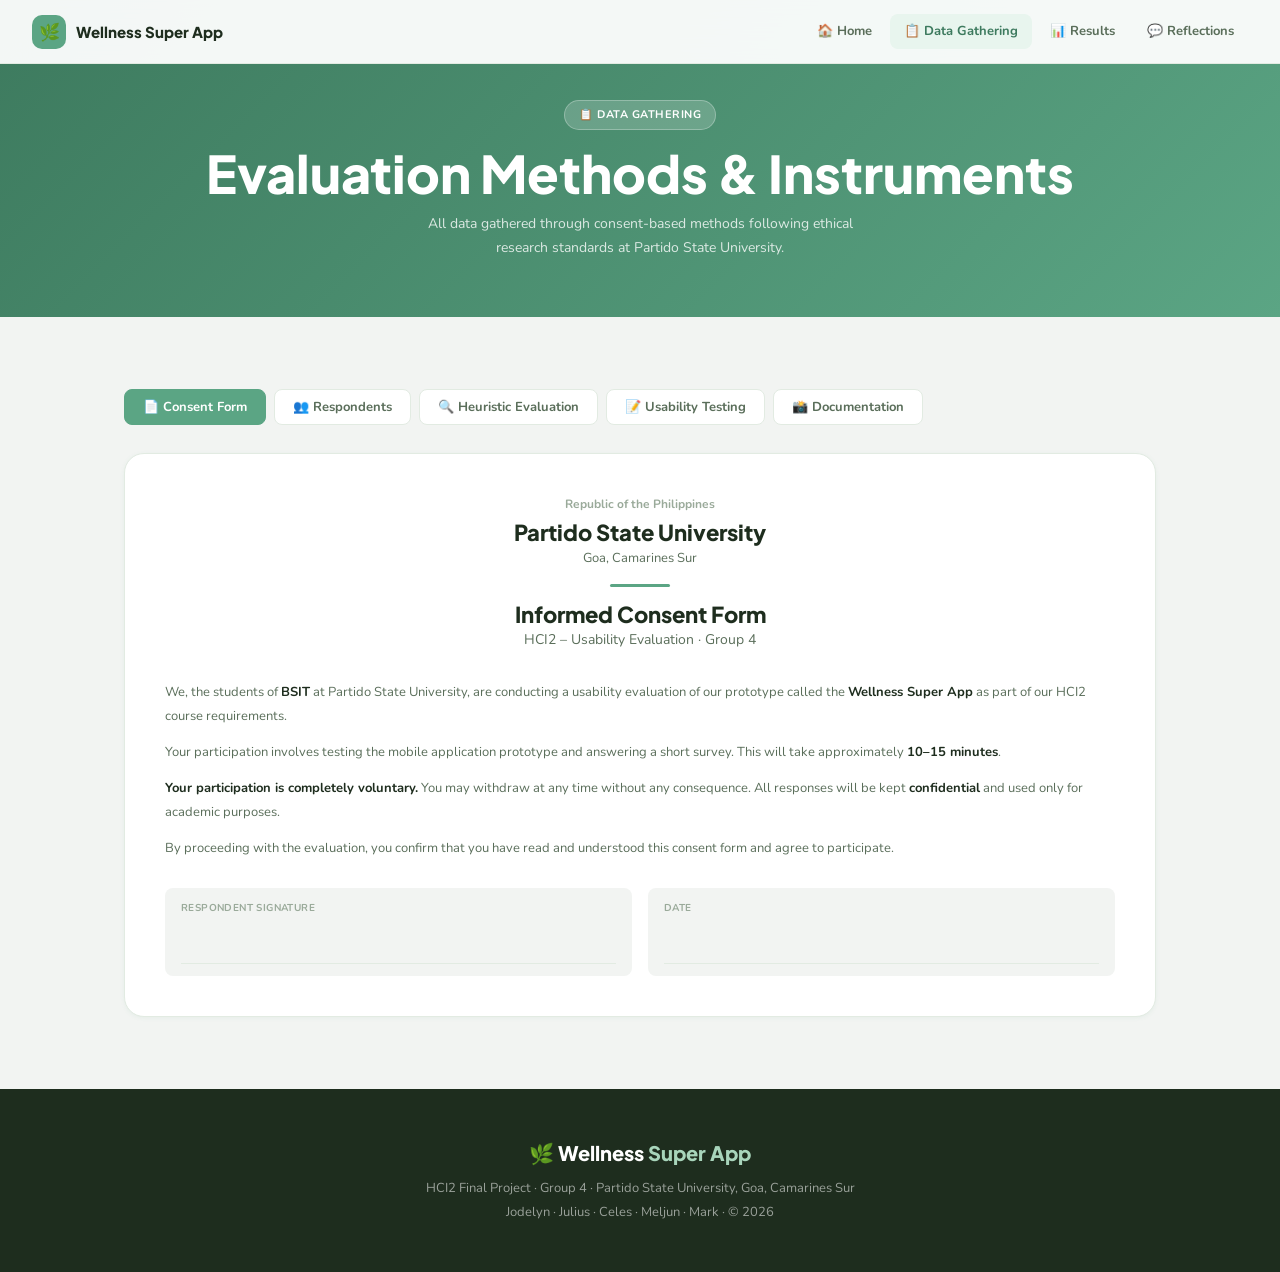
==== data.html @ 414a58f8 "documentation picture" ====
<!DOCTYPE html>
<html lang="en">
<head>
  <meta charset="UTF-8" />
  <meta name="viewport" content="width=device-width, initial-scale=1.0" />
  <title>Data Gathering – Wellness Super App</title>
  <link rel="stylesheet" href="shared.css" />
  <link rel="stylesheet" href="data.css" />
</head>
<body>

  <!-- ═══════════════════════════════════
       NAVBAR
  ═══════════════════════════════════ -->
  <nav class="navbar">
    <a class="navbar__brand" href="index.html">
      <div class="navbar__brand-icon">🌿</div>
      Wellness Super App
    </a>
    <div class="navbar__links">
      <a href="index.html"                           >🏠 Home</a>
      <a href="data.html"        class="nav--active" >📋 Data Gathering</a>
      <a href="results.html"                         >📊 Results</a>
      <a href="reflections.html"                     >💬 Reflections</a>
    </div>
    <button class="navbar__toggle" aria-label="Toggle menu">☰</button>
  </nav>


  <!-- ═══════════════════════════════════
       PAGE HERO BAR
  ═══════════════════════════════════ -->
  <div class="page-hero-bar">
    <span class="page-hero-bar__badge">📋 Data Gathering</span>
    <h1 class="page-hero-bar__title">Evaluation Methods & Instruments</h1>
    <p class="page-hero-bar__sub">All data gathered through consent-based methods following ethical research standards at Partido State University.</p>
  </div>


  <!-- ═══════════════════════════════════
       MAIN CONTENT
  ═══════════════════════════════════ -->
  <main class="section">
    <div class="container">

      <!-- TABS -->
    <div class="tabs">
        <nav class="tabs__nav">
          <button class="tabs__btn tab--active" data-tab="consent"      >📄 Consent Form</button>
          <button class="tabs__btn"             data-tab="respondents"  >👥 Respondents</button>
          <button class="tabs__btn"             data-tab="heuristic"    >🔍 Heuristic Evaluation</button>
          <button class="tabs__btn"             data-tab="usability"    >📝 Usability Testing</button>
          <button class="tabs__btn"             data-tab="docs"         >📸 Documentation</button>
        </nav>


        <!-- ─── TAB: Consent Form ─── -->
        <div class="tabs__panel tab--active" data-tab="consent">
          <div class="consent-form">

            <div class="consent-form__header">
              <p class="consent-form__school">Republic of the Philippines</p>
              <h3 class="consent-form__uni">Partido State University</h3>
              <p class="consent-form__loc">Goa, Camarines Sur</p>
              <div class="consent-form__divider"></div>
              <h3>Informed Consent Form</h3>
              <p>HCI2 – Usability Evaluation · Group 4</p>
            </div>

            <div class="consent-form__body">
              <p>We, the students of <strong>BSIT</strong> at Partido State University, are conducting a usability evaluation of our prototype called the <strong>Wellness Super App</strong> as part of our HCI2 course requirements.</p>
              <p>Your participation involves testing the mobile application prototype and answering a short survey. This will take approximately <strong>10–15 minutes</strong>.</p>
              <p><strong>Your participation is completely voluntary.</strong> You may withdraw at any time without any consequence. All responses will be kept <strong>confidential</strong> and used only for academic purposes.</p>
              <p>By proceeding with the evaluation, you confirm that you have read and understood this consent form and agree to participate.</p>
            </div>

            <div class="consent-form__fields">
              <div class="consent-form__field">
                <div class="consent-form__field-label">Respondent Signature</div>
                <div class="consent-form__field-line"></div>
              </div>
              <div class="consent-form__field">
                <div class="consent-form__field-label">Date</div>
                <div class="consent-form__field-line"></div>
              </div>
            </div>

          </div>
        </div>


        <!-- ─── TAB: Respondents ─── -->
        <div class="tabs__panel" data-tab="respondents">

          <div class="respondent-stats">
            <div class="stat-card"><div class="stat-card__val">5</div><div class="stat-card__label">Total Respondents</div></div>
            <div class="stat-card"><div class="stat-card__val">18–24</div><div class="stat-card__label">Age Range</div></div>
            <div class="stat-card"><div class="stat-card__val">BSIT</div><div class="stat-card__label">Course</div></div>
            <div class="stat-card"><div class="stat-card__val">10–15</div><div class="stat-card__label">Min per Session</div></div>
          </div>

          <div class="card card--flat">
            <h4 style="margin-bottom:16px;">Respondent Profiles</h4>
            <div class="table-wrap">
              <table class="table">
                <thead>
                  <tr>
                    <th>#</th>
                    <th>Respondent</th>
                    <th>Age</th>
                    <th>Program</th>
                    <th>Tech Proficiency</th>
                  </tr>
                </thead>
                <tbody>
                  <tr><td><strong style="color:var(--green);">R1</strong></td><td>Respondent 1</td><td>20</td><td>BSIT</td><td><span class="badge badge--green">High</span></td></tr>
                  <tr><td><strong style="color:var(--green);">R2</strong></td><td>Respondent 2</td><td>21</td><td>BSIT</td><td><span class="badge badge--green">High</span></td></tr>
                  <tr><td><strong style="color:var(--green);">R3</strong></td><td>Respondent 3</td><td>19</td><td>BSIT</td><td><span class="badge badge--yellow">Medium</span></td></tr>
                  <tr><td><strong style="color:var(--green);">R4</strong></td><td>Respondent 4</td><td>22</td><td>BSIT</td><td><span class="badge badge--green">High</span></td></tr>
                  <tr><td><strong style="color:var(--green);">R5</strong></td><td>Respondent 5</td><td>20</td><td>BSIT</td><td><span class="badge badge--yellow">Medium</span></td></tr>
                </tbody>
              </table>
            </div>
          </div>

        </div>


        <!-- ─── TAB: Heuristic Evaluation ─── -->
        <div class="tabs__panel" data-tab="heuristic">

          <p class="heuristic-intro">Each group member independently evaluated the prototype using <strong>Nielsen's 10 Usability Heuristics</strong>. Below is a consolidated summary of all findings.</p>

          <!-- Member sub-tabs -->
          <div class="tabs" id="member-tabs">
            <nav class="tabs__nav">
              <button class="tabs__btn tab--active" data-tab="m-all"    >All Members</button>
              <button class="tabs__btn"             data-tab="m-jodelyn">Jodelyn</button>
              <button class="tabs__btn"             data-tab="m-julius" >Julius</button>
              <button class="tabs__btn"             data-tab="m-celes"  >Celes</button>
              <button class="tabs__btn"             data-tab="m-meljun" >Meljun</button>
              <button class="tabs__btn"             data-tab="m-mark"   >Mark</button>
            </nav>

            <!-- All Members -->
            <div class="tabs__panel tab--active" data-tab="m-all">
              <div class="heuristic-list">

                <div class="heuristic-item"><div class="heuristic-item__num">H1</div><div class="heuristic-item__body"><p class="heuristic-item__title">Visibility of System Status <span class="badge badge--green">Low Severity</span></p><p class="heuristic-item__desc">System keeps users informed through appropriate feedback.</p><div class="heuristic-item__finding">✅ Progress rings, streak badges, and checkmarks clearly show status at all times.</div></div></div>

                <div class="heuristic-item"><div class="heuristic-item__num">H2</div><div class="heuristic-item__body"><p class="heuristic-item__title">Match Between System and Real World <span class="badge badge--green">Low Severity</span></p><p class="heuristic-item__desc">Use words and concepts familiar to the user.</p><div class="heuristic-item__finding">✅ Labels use everyday language — "Drink Water", "Workout", "Bed time". Emoji icons reinforce meaning.</div></div></div>

                <div class="heuristic-item"><div class="heuristic-item__num">H3</div><div class="heuristic-item__body"><p class="heuristic-item__title">User Control and Freedom <span class="badge badge--yellow">Medium Severity</span></p><p class="heuristic-item__desc">Clearly marked emergency exits for mistaken actions.</p><div class="heuristic-item__finding">⚠️ Skip and Cancel buttons exist but no undo for deleted habits — a gap found by 3 evaluators.</div></div></div>

                <div class="heuristic-item"><div class="heuristic-item__num">H4</div><div class="heuristic-item__body"><p class="heuristic-item__title">Consistency and Standards <span class="badge badge--green">Low Severity</span></p><p class="heuristic-item__desc">Same words, situations, and actions mean the same thing.</p><div class="heuristic-item__finding">✅ Green header, white cards, and bottom nav are consistent across all 8 screens.</div></div></div>

                <div class="heuristic-item"><div class="heuristic-item__num">H5</div><div class="heuristic-item__body"><p class="heuristic-item__title">Error Prevention <span class="badge badge--yellow">Medium Severity</span></p><p class="heuristic-item__desc">Careful design prevents problems from occurring.</p><div class="heuristic-item__finding">⚠️ Placeholder hints help, but no confirmation dialog before deleting tasks or habits.</div></div></div>

                <div class="heuristic-item"><div class="heuristic-item__num">H6</div><div class="heuristic-item__body"><p class="heuristic-item__title">Recognition Rather Than Recall <span class="badge badge--green">Low Severity</span></p><p class="heuristic-item__desc">Minimize memory load by making options visible.</p><div class="heuristic-item__finding">✅ All icons paired with text labels. No icon-only elements found throughout the prototype.</div></div></div>

                <div class="heuristic-item"><div class="heuristic-item__num">H7</div><div class="heuristic-item__body"><p class="heuristic-item__title">Flexibility and Efficiency of Use <span class="badge badge--yellow">Medium Severity</span></p><p class="heuristic-item__desc">Accelerators for expert users.</p><div class="heuristic-item__finding">⚠️ Quick Actions row helps. However, no swipe gestures available for power users.</div></div></div>

                <div class="heuristic-item"><div class="heuristic-item__num">H8</div><div class="heuristic-item__body"><p class="heuristic-item__title">Aesthetic and Minimalist Design <span class="badge badge--green">Low Severity</span></p><p class="heuristic-item__desc">No irrelevant or rarely needed information.</p><div class="heuristic-item__finding">✅ Each screen focuses on one task. Clean card layouts with ample whitespace.</div></div></div>

                <div class="heuristic-item"><div class="heuristic-item__num">H9</div><div class="heuristic-item__body"><p class="heuristic-item__title">Help Users Recognize and Recover from Errors <span class="badge badge--red">High Severity</span></p><p class="heuristic-item__desc">Error messages in plain language that suggest solutions.</p><div class="heuristic-item__finding">🔴 No error states or validation messages designed for empty forms. Most cited issue by all 5 evaluators.</div></div></div>

                <div class="heuristic-item"><div class="heuristic-item__num">H10</div><div class="heuristic-item__body"><p class="heuristic-item__title">Help and Documentation <span class="badge badge--red">High Severity</span></p><p class="heuristic-item__desc">Help may be necessary even for well-designed systems.</p><div class="heuristic-item__finding">🔴 No onboarding tutorial or tooltip guidance. Intensity slider and streak dots confuse new users.</div></div></div>

              </div>
            </div>

            <!-- Jodelyn -->
            <div class="tabs__panel" data-tab="m-jodelyn">
              <div class="member-eval-header"><div class="member-eval-avatar">👩</div><div><h4>Jodelyn – Screen 5: Mood Tracker & Diary</h4><p>Focus: mood selection, diary entry, past entries, daily check-in flow.</p></div></div>
              <div class="heuristic-list">
                <div class="heuristic-item"><div class="heuristic-item__num" style="background:var(--green);">H1</div><div class="heuristic-item__body"><p class="heuristic-item__title">Visibility of System Status <span class="badge badge--green">Pass</span></p><div class="heuristic-item__finding">The 5-day streak badge and blinking cursor in the diary field clearly indicate active state to the user.</div></div></div>
                <div class="heuristic-item"><div class="heuristic-item__num" style="background:var(--red);">H9</div><div class="heuristic-item__body"><p class="heuristic-item__title">Error Recovery <span class="badge badge--red">Fail</span></p><div class="heuristic-item__finding">No validation shown when saving without selecting a mood. Recommendation: Add prompt "Please select your mood first."</div></div></div>
                <div class="heuristic-item"><div class="heuristic-item__num" style="background:var(--red);">H10</div><div class="heuristic-item__body"><p class="heuristic-item__title">Help & Documentation <span class="badge badge--red">Fail</span></p><div class="heuristic-item__finding">Intensity slider has no tooltip explaining what "Moderate" means. First-time users may be confused.</div></div></div>
              </div>
            </div>

            <!-- Julius -->
            <div class="tabs__panel" data-tab="m-julius">
              <div class="member-eval-header"><div class="member-eval-avatar" style="background:var(--blue-light);border-color:var(--blue);">👨</div><div><h4>Julius – Screen 6: Home Dashboard</h4><p>Focus: dashboard summary, quick stats, navigation, overall layout.</p></div></div>
              <div class="heuristic-list">
                <div class="heuristic-item"><div class="heuristic-item__num" style="background:var(--green);">H4</div><div class="heuristic-item__body"><p class="heuristic-item__title">Consistency & Standards <span class="badge badge--green">Pass</span></p><div class="heuristic-item__finding">All 8 screens maintain consistent green header, card style, and bottom navigation. Excellent visual consistency.</div></div></div>
                <div class="heuristic-item"><div class="heuristic-item__num" style="background:var(--yellow);">H7</div><div class="heuristic-item__body"><p class="heuristic-item__title">Flexibility of Use <span class="badge badge--yellow">Partial</span></p><div class="heuristic-item__finding">Quick Actions row helps returning users. No swipe gestures for power users available.</div></div></div>
                <div class="heuristic-item"><div class="heuristic-item__num" style="background:var(--red);">H3</div><div class="heuristic-item__body"><p class="heuristic-item__title">User Control & Freedom <span class="badge badge--red">Fail</span></p><div class="heuristic-item__finding">Duplicate progress rings in original dashboard caused confusion. No undo for dismissed notifications.</div></div></div>
              </div>
            </div>

            <!-- Celes -->
            <div class="tabs__panel" data-tab="m-celes">
              <div class="member-eval-header"><div class="member-eval-avatar" style="background:var(--yellow-light);border-color:var(--yellow);">👩</div><div><h4>Celes – Screen 3: Daily Planner</h4><p>Focus: to-do list, schedule, task management, planner layout.</p></div></div>
              <div class="heuristic-list">
                <div class="heuristic-item"><div class="heuristic-item__num" style="background:var(--green);">H2</div><div class="heuristic-item__body"><p class="heuristic-item__title">Match with Real World <span class="badge badge--green">Pass</span></p><div class="heuristic-item__finding">Task names, times, and labels use familiar language. "Breakfast", "Gym", "Bed time" are instantly understood.</div></div></div>
                <div class="heuristic-item"><div class="heuristic-item__num" style="background:var(--yellow);">H5</div><div class="heuristic-item__body"><p class="heuristic-item__title">Error Prevention <span class="badge badge--yellow">Partial</span></p><div class="heuristic-item__finding">No confirmation dialog when deleting a task. Recommendation: Add undo toast "Task deleted. Undo?"</div></div></div>
                <div class="heuristic-item"><div class="heuristic-item__num" style="background:var(--green);">H8</div><div class="heuristic-item__body"><p class="heuristic-item__title">Aesthetic Design <span class="badge badge--green">Pass</span></p><div class="heuristic-item__finding">After redesign with greeting and progress bar, the layout balance improved significantly.</div></div></div>
              </div>
            </div>

            <!-- Meljun -->
            <div class="tabs__panel" data-tab="m-meljun">
              <div class="member-eval-header"><div class="member-eval-avatar" style="background:var(--purple-light);border-color:var(--purple);">👨</div><div><h4>Meljun – Screen 4: Habit Tracker</h4><p>Focus: habit list, reminders, day selector, progress tracking.</p></div></div>
              <div class="heuristic-list">
                <div class="heuristic-item"><div class="heuristic-item__num" style="background:var(--green);">H1</div><div class="heuristic-item__body"><p class="heuristic-item__title">System Status Visibility <span class="badge badge--green">Pass</span></p><div class="heuristic-item__finding">Checkmarks, progress bars, and streak badges all clearly communicate completion state.</div></div></div>
                <div class="heuristic-item"><div class="heuristic-item__num" style="background:var(--yellow);">H3</div><div class="heuristic-item__body"><p class="heuristic-item__title">User Control & Freedom <span class="badge badge--yellow">Partial</span></p><div class="heuristic-item__finding">Reminders can be toggled on/off. However, no undo after accidentally marking a habit done.</div></div></div>
                <div class="heuristic-item"><div class="heuristic-item__num" style="background:var(--red);">H10</div><div class="heuristic-item__body"><p class="heuristic-item__title">Help & Documentation <span class="badge badge--red">Fail</span></p><div class="heuristic-item__finding">Streak dot colors (green/yellow/grey) are not self-explanatory. A color legend is needed.</div></div></div>
              </div>
            </div>

            <!-- Mark -->
            <div class="tabs__panel" data-tab="m-mark">
              <div class="member-eval-header"><div class="member-eval-avatar" style="background:var(--red-light);border-color:var(--red);">👨</div><div><h4>Mark – Screen 7: Analytics</h4><p>Focus: analytics charts, trend data, and data presentation.</p></div></div>
              <div class="heuristic-list">
                <div class="heuristic-item"><div class="heuristic-item__num" style="background:var(--green);">H6</div><div class="heuristic-item__body"><p class="heuristic-item__title">Recognition over Recall <span class="badge badge--green">Pass</span></p><div class="heuristic-item__finding">Charts include labeled axes and color legends. Users do not need to memorize representations.</div></div></div>
                <div class="heuristic-item"><div class="heuristic-item__num" style="background:var(--yellow);">H7</div><div class="heuristic-item__body"><p class="heuristic-item__title">Flexibility of Use <span class="badge badge--yellow">Partial</span></p><div class="heuristic-item__finding">Day/Week/Month toggle present but no data export or filter by specific habit type.</div></div></div>
                <div class="heuristic-item"><div class="heuristic-item__num" style="background:var(--red);">H9</div><div class="heuristic-item__body"><p class="heuristic-item__title">Error Recovery <span class="badge badge--red">Fail</span></p><div class="heuristic-item__finding">Empty chart shows blank space with no explanation. Needs empty state: "No data logged yet. Start tracking!"</div></div></div>
              </div>
            </div>

          </div><!-- end member-tabs -->
        </div>


        <!-- ─── TAB: Usability Testing ─── -->
        <div class="tabs__panel" data-tab="usability">
          <div class="card card--flat">
            <h4 style="margin-bottom:8px;">Usability Testing Survey Instrument</h4>
            <p style="margin-bottom:24px;">Respondents interacted with the Figma prototype then answered these questions using a <strong>5-point Likert scale</strong> (1 = Strongly Disagree, 5 = Strongly Agree).</p>

            <div class="survey-list">
              <div class="survey-q"><div class="survey-q__num">Q1</div><div><p class="survey-q__text">The app was easy to navigate and understand.</p><p class="survey-q__cat">Category: Learnability</p></div></div>
              <div class="survey-q"><div class="survey-q__num">Q2</div><div><p class="survey-q__text">The design is visually appealing and consistent.</p><p class="survey-q__cat">Category: Aesthetics</p></div></div>
              <div class="survey-q"><div class="survey-q__num">Q3</div><div><p class="survey-q__text">I can clearly understand what each screen is for.</p><p class="survey-q__cat">Category: Clarity</p></div></div>
              <div class="survey-q"><div class="survey-q__num">Q4</div><div><p class="survey-q__text">The app would help me manage my daily wellness routine.</p><p class="survey-q__cat">Category: Utility</p></div></div>
              <div class="survey-q"><div class="survey-q__num">Q5</div><div><p class="survey-q__text">I encountered no confusing elements during testing.</p><p class="survey-q__cat">Category: Error-Free Experience</p></div></div>
              <div class="survey-q"><div class="survey-q__num">Q6</div><div><p class="survey-q__text">I would recommend this app to others.</p><p class="survey-q__cat">Category: Satisfaction</p></div></div>
            </div>
          </div>
        </div>


<!-- ─── TAB: Documentation ─── -->
<div class="tabs__panel" data-tab="docs">

  <div class="photo-grid">

    <div class="photo-card">
      <img src="images/test1.jpg" alt="Testing Session 1" class="doc-photo">
      <h4>Testing Session 1</h4>
      <p>Respondents R1 & R2 conducting usability testing</p>
    </div>

    <div class="photo-card">
      <img src="images/test2.jpg" alt="Testing Session 2" class="doc-photo">
      <h4>Testing Session 2</h4>
      <p>Respondents R3 & R4 evaluating prototype tasks</p>
    </div>

    <div class="photo-card">
      <img src="images/test3.jpg" alt="Testing Session 3" class="doc-photo">
      <h4>Testing Session 3</h4>
      <p>Respondent R5 completing usability survey</p>
    </div>

    <div class="photo-card">
      <img src="images/test4.jpg" alt="Testing Session 4" class="doc-photo">
      <h4>Heuristic Evaluation</h4>
      <p>Group members performing expert evaluation</p>
    </div>

    <div class="photo-card">
      <img src="images/test5.jpg" alt="Testing Session 5" class="doc-photo">
      <h4>Prototype Demonstration</h4>
      <p>Figma walkthrough and user observation</p>
    </div>

    <div class="photo-card">
      <img src="images/test6.jpg" alt="Testing Session 6" class="doc-photo">
      <h4>Prototype Demonstration</h4>
      <p>Figma walkthrough and user observation</p>
    </div>

    <div class="photo-card">
      <img src="images/test7.jpg" alt="Testing Session 7" class="doc-photo">
      <h4>Prototype Demonstration</h4>
      <p>Figma walkthrough and user observation</p>
    </div>
  </div>


  <div class="card card--flat" style="margin-top:24px;">
    <h4 style="margin-bottom:16px;">📁 Supporting Documents</h4>

    <div class="doc-list">

      <a href="files/heuristic-evaluation.pdf"
         class="doc-link"
         target="_blank">
        <span class="doc-link__icon">📄</span>

        <div>
          <p class="doc-link__name">
            Heuristic Evaluation Workbook
          </p>

          <p class="doc-link__sub">
            Completed evaluations from all 5 members
          </p>
        </div>

        <span class="doc-link__cta">
          Open →
        </span>
      </a>


      <a href="files/usability-results.pdf"
         class="doc-link"
         target="_blank">
        <span class="doc-link__icon">📋</span>

        <div>
          <p class="doc-link__name">
            Usability Testing Survey Results
          </p>

          <p class="doc-link__sub">
            Raw responses from respondents
          </p>
        </div>

        <span class="doc-link__cta">
          Open →
        </span>
      </a>


      <a href="https://www.figma.com/design/ku4xKaK8ZZX0ElE12wAP8I/Group-4-HCI2?node-id=0-1&p=f"
         class="doc-link"
         target="_blank">
        <span class="doc-link__icon">🎨</span>

        <div>
          <p class="doc-link__name">
            Figma Prototype Link
          </p>

          <p class="doc-link__sub">
            High-fidelity mockup – Group 4 HCI2
          </p>
        </div>

        <span class="doc-link__cta">
          Open →
        </span>
      </a>

    </div>
  </div>

</div>
    </div>
  </main>


  <!-- ═══════════════════════════════════
       FOOTER
  ═══════════════════════════════════ -->
  <footer class="footer">
    <div class="footer__brand">🌿 Wellness <span>Super App</span></div>
    <p class="footer__text">HCI2 Final Project · Group 4 · Partido State University, Goa, Camarines Sur<br>Jodelyn · Julius · Celes · Meljun · Mark · © 2026</p>
  </footer>
<button id="topBtn">↑</button>  
  <script src="shared.js"></script>
</body>
</html>
---- shared.css ----
/* ================================================
   shared.css
   Shared across ALL pages: tokens, reset, navbar, footer
   Every member imports this at the top of their page CSS
================================================ */

@import url('https://fonts.googleapis.com/css2?family=Plus+Jakarta+Sans:wght@400;600;700;800&family=Nunito:wght@400;600;700;800&display=swap');

/* ─── Design Tokens ─────────────────────────── */
:root {
  --green:        #5BA584;
  --green-dark:   #3d7a5e;
  --green-mid:    #A8D5BB;
  --green-light:  #E8F5EE;
  --yellow:       #F4C842;
  --yellow-light: #FFF8E1;
  --red:          #D04040;
  --red-light:    #FFE5E5;
  --blue:         #4A90D9;
  --blue-light:   #EBF4FF;
  --purple:       #9C6EE8;
  --purple-light: #F3E5F5;

  --bg:           #F2F4F2;
  --white:        #ffffff;
  --text:         #1e2d1e;
  --text-sub:     #5a6e5a;
  --text-muted:   #9aaa9a;
  --border:       #e2ebe2;

  --shadow-sm:    0 1px 4px rgba(91,165,132,0.08);
  --shadow-md:    0 4px 16px rgba(91,165,132,0.13);
  --shadow-lg:    0 12px 40px rgba(91,165,132,0.18);

  --r-sm:  8px;
  --r-md:  14px;
  --r-lg:  20px;
  --r-xl:  28px;

  --font-display: 'Plus Jakarta Sans', sans-serif;
  --font-body:    'Nunito', sans-serif;
}

/* ─── Reset ─────────────────────────────────── */
*, *::before, *::after { margin: 0; padding: 0; box-sizing: border-box; }
html { scroll-behavior: smooth; }
body { font-family: var(--font-body); background: var(--bg); color: var(--text); line-height: 1.6; -webkit-font-smoothing: antialiased; }
img  { max-width: 100%; display: block; }
a    { text-decoration: none; color: inherit; }
ul   { list-style: none; }
button { cursor: pointer; font-family: var(--font-body); }

/* ─── Typography ─────────────────────────────── */
h1, h2, h3, h4, h5 { font-family: var(--font-display); font-weight: 800; line-height: 1.2; color: var(--text); }
h1 { font-size: clamp(28px, 5vw, 52px); }
h2 { font-size: clamp(22px, 3.5vw, 36px); }
h3 { font-size: clamp(16px, 2vw, 22px); }
h4 { font-size: 16px; }
p  { font-size: 14px; color: var(--text-sub); line-height: 1.75; }

/* ─── Shared Animations ──────────────────────── */
@keyframes fadeUp   { from { opacity:0; transform:translateY(20px); } to { opacity:1; transform:translateY(0); } }
@keyframes bounceY  { 0%,100%{ transform:translateX(-50%) translateY(0); } 50%{ transform:translateX(-50%) translateY(8px); } }

.fade-up         { animation: fadeUp 0.4s ease both; }
.fade-up.d1      { animation-delay: 0.1s; }
.fade-up.d2      { animation-delay: 0.2s; }
.fade-up.d3      { animation-delay: 0.3s; }
.fade-up.d4      { animation-delay: 0.4s; }
.fade-up.d5      { animation-delay: 0.5s; }

/* ─── Shared Layout ──────────────────────────── */
.container { max-width: 1080px; margin: 0 auto; padding: 0 24px; }
.section   { padding: 72px 0; }
.section--tight { padding: 40px 0; }

/* ─── NAVBAR (shared) ────────────────────────── */
.navbar {
  position: fixed;
  top: 0; left: 0; right: 0;
  z-index: 9999;
  height: 64px;
  background: rgba(255,255,255,0.94);
  backdrop-filter: blur(16px);
  -webkit-backdrop-filter: blur(16px);
  border-bottom: 1px solid var(--border);
  display: flex;
  align-items: center;
  justify-content: space-between;
  padding: 0 32px;
}

.navbar__brand {
  display: flex;
  align-items: center;
  gap: 10px;
  font-family: var(--font-display);
  font-weight: 800;
  font-size: 15px;
  color: var(--text);
}

.navbar__brand-icon {
  width: 34px; height: 34px;
  background: var(--green);
  border-radius: 10px;
  display: flex; align-items: center; justify-content: center;
  font-size: 17px;
}

.navbar__links { display: flex; align-items: center; gap: 4px; }

.navbar__links a {
  padding: 7px 14px;
  border-radius: var(--r-sm);
  font-size: 13px;
  font-weight: 700;
  color: var(--text-sub);
  transition: background 0.15s, color 0.15s;
}

.navbar__links a:hover       { background: var(--green-light); color: var(--green-dark); }
.navbar__links a.nav--active { background: var(--green-light); color: var(--green-dark); }

.navbar__toggle {
  display: none;
  background: none;
  border: none;
  font-size: 22px;
  color: var(--text);
}

/* ─── FOOTER (shared) ────────────────────────── */
.footer {
  background: var(--text);
  color: rgba(255,255,255,0.65);
  padding: 48px 24px;
  text-align: center;
}

.footer__brand {
  font-family: var(--font-display);
  font-size: 20px;
  font-weight: 800;
  color: #fff;
  margin-bottom: 8px;
}

.footer__brand span { color: var(--green-mid); }
.footer__text { font-size: 13px; line-height: 1.8; color: rgba(255,255,255,0.55); }

/* ─── Shared Utility Components ─────────────── */

/* Badge */
.badge {
  display: inline-block;
  border-radius: 40px;
  padding: 3px 10px;
  font-size: 10px;
  font-weight: 800;
  letter-spacing: 0.3px;
}
.badge--green  { background: var(--green-light);  color: var(--green-dark); }
.badge--yellow { background: var(--yellow-light); color: #8a6d00; }
.badge--red    { background: var(--red-light);    color: var(--red); }
.badge--blue   { background: var(--blue-light);   color: #1a5090; }

/* Section header block */
.sec-badge {
  display: inline-flex;
  align-items: center;
  gap: 6px;
  background: var(--green-light);
  border-radius: 40px;
  padding: 5px 14px;
  font-size: 10px;
  font-weight: 800;
  color: var(--green-dark);
  letter-spacing: 0.6px;
  text-transform: uppercase;
  margin-bottom: 12px;
}

.sec-title { margin-bottom: 8px; }

.sec-sub {
  font-size: 14px;
  color: var(--text-sub);
  max-width: 520px;
  margin-bottom: 40px;
}

/* Card */
.card {
  background: var(--white);
  border-radius: var(--r-lg);
  border: 1px solid var(--border);
  box-shadow: var(--shadow-sm);
  padding: 24px;
  transition: box-shadow 0.25s, transform 0.25s;
}
.card:hover { box-shadow: var(--shadow-md); transform: translateY(-2px); }

/* Divider */
.divider { height: 1px; background: var(--border); margin: 48px 0; }

/* Sub-page hero bar (non-home pages) */
.page-hero-bar {
  background: linear-gradient(135deg, var(--green-dark), var(--green));
  padding: 100px 24px 56px;
  text-align: center;
}

.page-hero-bar__badge {
  display: inline-flex;
  align-items: center;
  gap: 6px;
  background: rgba(255,255,255,0.18);
  border: 1px solid rgba(255,255,255,0.28);
  border-radius: 40px;
  padding: 5px 14px;
  font-size: 11px;
  font-weight: 700;
  color: #fff;
  letter-spacing: 0.5px;
  text-transform: uppercase;
  margin-bottom: 12px;
}

.page-hero-bar__title { color: #fff; margin-bottom: 8px; }
.page-hero-bar__sub   { font-size: 14px; color: rgba(255,255,255,0.8); max-width: 480px; margin: 0 auto; }

/* Tabs */
.tabs__nav { display: flex; gap: 8px; margin-bottom: 28px; flex-wrap: wrap; }

.tabs__btn {
  padding: 8px 18px;
  border-radius: var(--r-sm);
  border: 1.5px solid var(--border);
  background: var(--white);
  font-size: 13px;
  font-weight: 700;
  color: var(--text-sub);
  transition: all 0.15s;
}

.tabs__btn:hover         { border-color: var(--green); color: var(--green); }
.tabs__btn.tab--active   { background: var(--green); border-color: var(--green); color: #fff; }

.tabs__panel             { display: none; }
.tabs__panel.tab--active { display: block; }

/* Table */
.table-wrap { overflow-x: auto; }
.table { width: 100%; border-collapse: collapse; font-size: 13px; }
.table th {
  padding: 10px 14px;
  text-align: left;
  font-size: 11px; font-weight: 800;
  color: var(--green-dark);
  background: var(--green-light);
  text-transform: uppercase;
  letter-spacing: 0.4px;
}
.table th:first-child { border-radius: 8px 0 0 8px; }
.table th:last-child  { border-radius: 0 8px 8px 0; }
.table td { padding: 12px 14px; border-bottom: 1px solid var(--border); color: var(--text-sub); }
.table tr:last-child td { border-bottom: none; }
.table tr:hover td { background: var(--bg); }

/* ─── Responsive ─────────────────────────────── */
@media (max-width: 768px) {
  .navbar { padding: 0 16px; }
  .navbar__links {
    display: none;
    position: fixed;
    top: 64px; left: 0; right: 0;
    background: var(--white);
    border-bottom: 1px solid var(--border);
    padding: 12px 16px;
    flex-direction: column;
    gap: 4px;
    z-index: 9998;
  }
  .navbar__links.nav--open { display: flex; }
  .navbar__toggle { display: block; }
  .container { padding: 0 16px; }
  .section { padding: 48px 0; }
}
---- data.css ----
/* ================================================
   data.css
   Styles ONLY for data.html (Data Gathering page)
   Owner: [assign member name here]
================================================ */

/* ─── Respondent Stats Row ───────────────────── */
.respondent-stats {
  display: grid;
  grid-template-columns: repeat(auto-fit, minmax(160px, 1fr));
  gap: 16px;
  margin-bottom: 28px;
}

.stat-card {
  background: var(--white);
  border-radius: var(--r-lg);
  border: 1px solid var(--border);
  padding: 24px 16px;
  text-align: center;
  box-shadow: var(--shadow-sm);
}

.stat-card__val {
  font-family: var(--font-display);
  font-size: 36px;
  font-weight: 800;
  color: var(--green);
  line-height: 1;
  margin-bottom: 6px;
}

.stat-card__label {
  font-size: 11px;
  font-weight: 700;
  color: var(--text-muted);
  text-transform: uppercase;
  letter-spacing: 0.5px;
}

/* ─── Heuristic intro text ───────────────────── */
.heuristic-intro {
  font-size: 14px;
  color: var(--text-sub);
  margin-bottom: 24px;
  line-height: 1.75;
}

/* ─── Heuristic list ─────────────────────────── */
.heuristic-list {
  display: flex;
  flex-direction: column;
  gap: 10px;
}

.heuristic-item {
  background: var(--white);
  border-radius: var(--r-lg);
  border: 1px solid var(--border);
  padding: 18px 20px;
  display: flex;
  gap: 16px;
  align-items: flex-start;
  box-shadow: var(--shadow-sm);
  transition: all 0.2s;
}

.heuristic-item:hover {
  box-shadow: var(--shadow-md);
  transform: translateX(4px);
}

.heuristic-item__num {
  width: 38px; height: 38px;
  border-radius: var(--r-sm);
  background: var(--green);
  color: #fff;
  font-size: 13px;
  font-weight: 800;
  flex-shrink: 0;
  display: flex; align-items: center; justify-content: center;
  font-family: var(--font-display);
}

.heuristic-item__body { flex: 1; min-width: 0; }

.heuristic-item__title {
  font-size: 14px;
  font-weight: 800;
  color: var(--text);
  margin-bottom: 4px;
  font-family: var(--font-display);
}

.heuristic-item__desc {
  font-size: 12px;
  color: var(--text-muted);
  font-style: italic;
  margin-bottom: 10px;
}

.heuristic-item__finding {
  background: var(--green-light);
  border-left: 3px solid var(--green);
  border-radius: 0 var(--r-sm) var(--r-sm) 0;
  padding: 10px 12px;
  font-size: 12px;
  font-weight: 600;
  color: var(--green-dark);
  line-height: 1.6;
}

/* ─── Member eval header ─────────────────────── */
.member-eval-header {
  display: flex;
  align-items: center;
  gap: 14px;
  background: var(--green-light);
  border-radius: var(--r-lg);
  padding: 16px 20px;
  margin-bottom: 20px;
}

.member-eval-avatar {
  width: 52px; height: 52px;
  border-radius: 50%;
  background: linear-gradient(135deg, var(--green-light), var(--green-mid));
  border: 2px solid var(--green);
  display: flex; align-items: center; justify-content: center;
  font-size: 26px;
  flex-shrink: 0;
}

.member-eval-header h4 { font-size: 15px; margin-bottom: 4px; }
.member-eval-header p  { font-size: 12px; color: var(--text-sub); }

/* ─── Consent form ───────────────────────────── */
.consent-grid {
  display: block;
}

.consent-form,
.sus-card {
  width: 100%;
  background: var(--white);
  border-radius: var(--r-lg);
  border: 1px solid var(--border);
  padding: 40px;
  box-shadow: var(--shadow-sm);
}

.consent-form.scrollable-form {
  max-height: 580px;
  overflow: auto;
  padding-right: 18px;
}

.sus-card {
  padding: 32px;
  margin-top: 24px;
}

.consent-form__header { text-align: center; margin-bottom: 28px; }
.consent-form__school { font-size: 12px; font-weight: 700; color: var(--text-muted); margin-bottom: 4px; }
.consent-form__uni    { margin-bottom: 2px; }
.consent-form__loc    { font-size: 13px; color: var(--text-sub); }

.consent-form__divider {
  width: 60px; height: 3px;
  background: var(--green);
  border-radius: 2px;
  margin: 14px auto;
}

.consent-form__body { margin-bottom: 28px; }
.consent-form__body p { font-size: 13px; margin-bottom: 12px; line-height: 1.85; }
.consent-form__body strong { color: var(--text); }

.consent-form__fields {
  display: grid;
  grid-template-columns: 1fr 1fr;
  gap: 16px;
}

.consent-form__fields--wide {
  grid-template-columns: repeat(3, minmax(0, 1fr));
}

.consent-form__field {
  background: var(--bg);
  border-radius: var(--r-sm);
  padding: 12px 16px;
}

.consent-form__field-label {
  font-size: 10px;
  font-weight: 700;
  color: var(--text-muted);
  text-transform: uppercase;
  letter-spacing: 0.4px;
  margin-bottom: 12px;
}

.consent-form__footer {
  margin-top: 18px;
  font-size: 12px;
  color: var(--text-sub);
}

.consent-form__footer p {
  margin-bottom: 8px;
}

.consent-form__footer strong {
  color: var(--text);
}

.consent-form__field-line {
  height: 36px;
  border-bottom: 1.5px solid var(--border);
}

.sus-card .consent-form__fields {
  grid-template-columns: 1fr;
}

.sus-card .consent-form__field-line {
  min-height: 110px;
}

.sus-table-wrap {
  overflow-x: auto;
  margin-bottom: 18px;
}

.sus-table {
  width: 100%;
  border-collapse: collapse;
  min-width: 720px;
}

.sus-table th,
.sus-table td {
  border: 1px solid var(--border);
  padding: 12px;
  vertical-align: middle;
}

.sus-table th {
  background: var(--green-light);
  color: var(--green-dark);
  font-size: 12px;
  font-weight: 800;
  text-align: center;
}

.sus-table th:first-child,
.sus-table td:first-child {
  text-align: left;
}

.sus-question {
  font-size: 13px;
  color: var(--text);
  line-height: 1.6;
}

.sus-checkbox {
  display: flex;
  align-items: center;
  justify-content: center;
  min-height: 44px;
  position: relative;
}

.sus-checkbox input {
  position: absolute;
  opacity: 0;
  width: 100%;
  height: 100%;
  margin: 0;
  cursor: pointer;
}

.sus-checkbox span {
  width: 18px;
  height: 18px;
  border: 1.5px solid var(--border);
  border-radius: 6px;
  transition: all 0.18s ease;
}

.sus-checkbox input:checked + span {
  background: var(--green);
  border-color: var(--green);
}

.sus-open-ended h4 {
  margin-top: 16px;
  margin-bottom: 10px;
  font-size: 15px;
  color: var(--text);
}

.sus-open-ended p {
  margin-bottom: 18px;
  color: var(--text-sub);
}

/* ─── Survey list ────────────────────────────── */
.survey-list {
  display: flex;
  flex-direction: column;
  gap: 10px;
}

.survey-q {
  display: flex;
  gap: 12px;
  align-items: flex-start;
  background: var(--bg);
  border-radius: var(--r-md);
  padding: 14px 16px;
  transition: background 0.15s;
}

.survey-q:hover { background: var(--green-light); }

.survey-q__num {
  width: 30px; height: 30px;
  border-radius: var(--r-sm);
  background: var(--green);
  color: #fff;
  font-size: 12px; font-weight: 800;
  flex-shrink: 0;
  display: flex; align-items: center; justify-content: center;
}

.survey-q__text { font-size: 13px; font-weight: 700; color: var(--text); margin-bottom: 2px; }
.survey-q__cat  { font-size: 11px; color: var(--text-muted); }

/* ─── Photo grid ─────────────────────────────── */
.photo-grid {
  display: grid;
  grid-template-columns: repeat(auto-fit, minmax(200px, 1fr));
  gap: 16px;
}

.photo-card {
  background: var(--white);
  border-radius: var(--r-lg);
  border: 1px solid var(--border);
  padding: 16px;
  text-align: center;
  box-shadow: var(--shadow-sm);
}

.photo-placeholder {
  height: 150px;
  background: linear-gradient(135deg, var(--green-light), #c8ebd8);
  border-radius: var(--r-md);
  display: flex; align-items: center; justify-content: center;
  font-size: 48px;
  margin-bottom: 12px;
}

.photo-card h4 { font-size: 13px; margin-bottom: 4px; }
.photo-card p  { font-size: 11px; color: var(--text-muted); }

/* ─── Doc list ───────────────────────────────── */
.doc-list {
  display: flex;
  flex-direction: column;
  gap: 8px;
}

.doc-link {
  display: flex;
  align-items: center;
  gap: 12px;
  padding: 14px 16px;
  background: var(--bg);
  border-radius: var(--r-md);
  border: 1.5px solid transparent;
  transition: all 0.15s;
}

.doc-link:hover { border-color: var(--green); background: var(--green-light); }

.doc-link__icon { font-size: 22px; flex-shrink: 0; }
.doc-link__name { font-size: 13px; font-weight: 700; color: var(--text); }
.doc-link__sub  { font-size: 11px; color: var(--text-muted); }
.doc-link__cta  { margin-left: auto; font-size: 12px; font-weight: 700; color: var(--green); white-space: nowrap; }

/* ─── Responsive ─────────────────────────────── */
@media (max-width: 600px) {
  .consent-form { padding: 24px 16px; }
  .consent-form__fields { grid-template-columns: 1fr; }
  .heuristic-item { flex-direction: column; }
}

.photo-grid{
display:grid;
grid-template-columns:repeat(auto-fit,minmax(280px,1fr));
gap:24px;
}

.photo-card{
background:#fff;
border-radius:18px;
overflow:hidden;
box-shadow:0 4px 15px rgba(0,0,0,.08);
padding-bottom:15px;
text-align:center;
}

.doc-photo{
width:100%;
height:220px;
object-fit:cover;
display:block;
}

.photo-card h4{
margin:15px 0 8px;
}

.photo-card p{
margin:0;
padding-bottom:10px;
color:#666;
}
#topBtn{
position:fixed;
bottom:20px;
right:20px;
padding:12px 16px;
border:none;
border-radius:50%;
background:#22c55e;
color:#fff;
font-size:18px;
cursor:pointer;
display:none;
box-shadow:0 4px 12px rgba(0,0,0,.2);
}
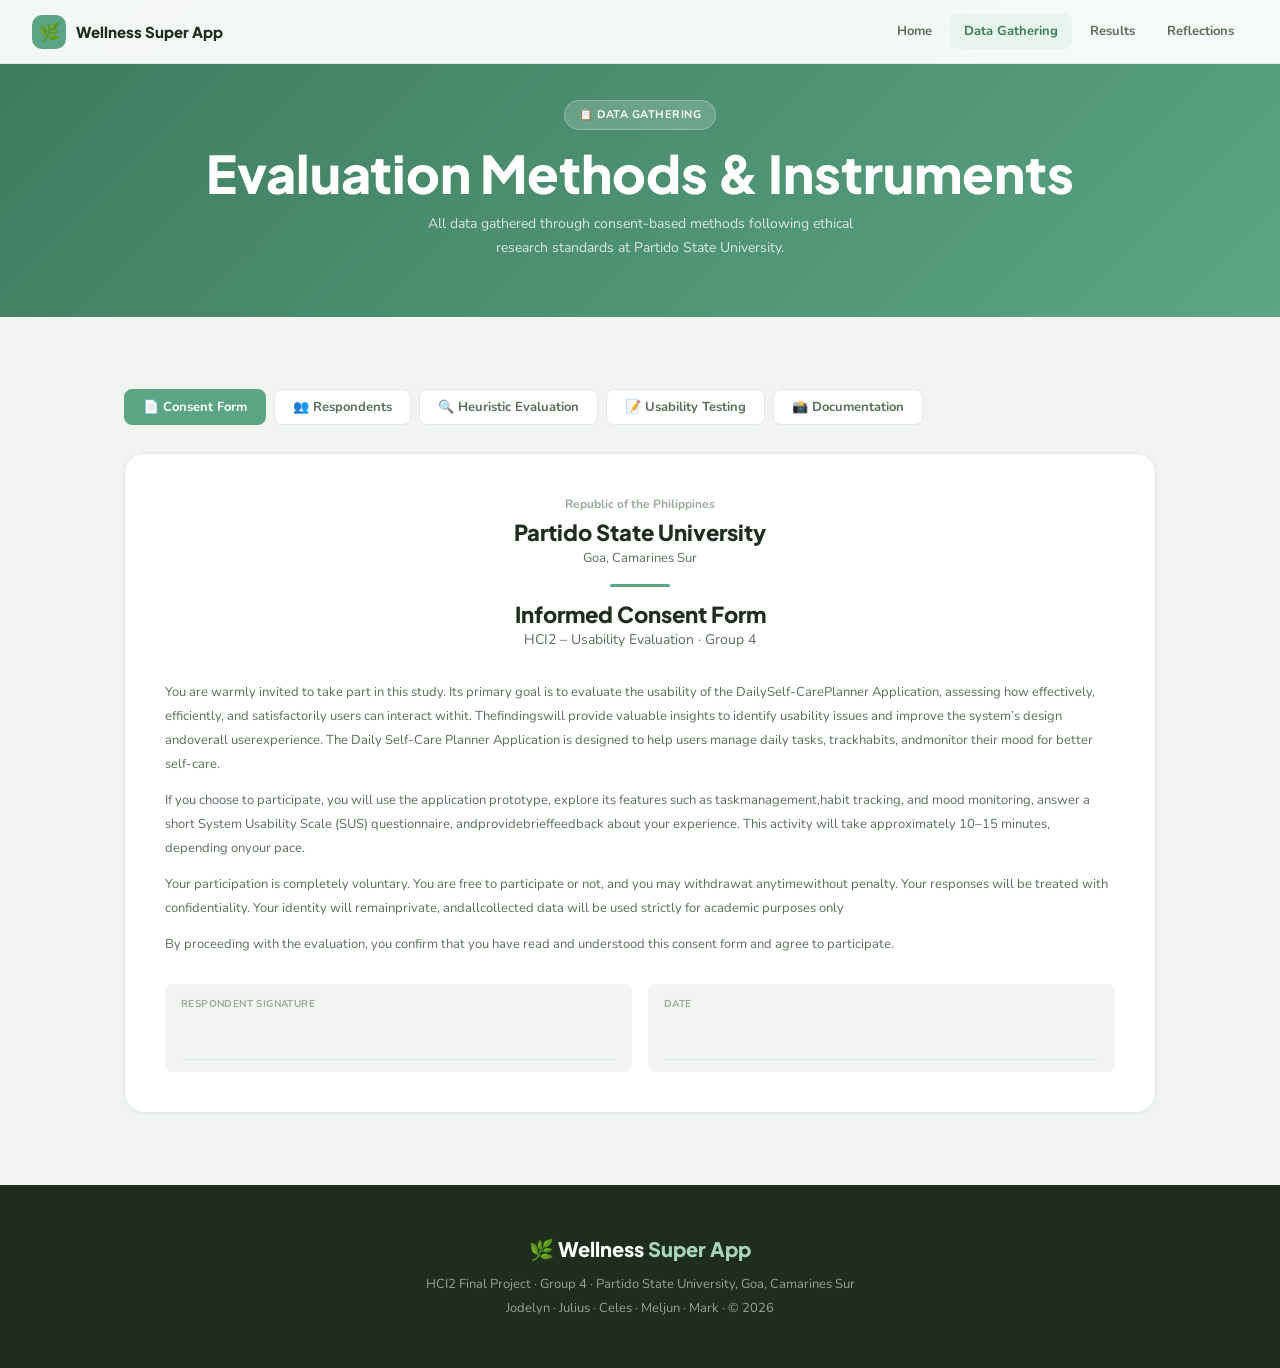
==== commit 7152b4b5: "Add consent form and some edit on Nav Bar." ====
--- a/data.html
+++ b/data.html
@@ -18,10 +18,10 @@
       Wellness Super App
     </a>
     <div class="navbar__links">
-      <a href="index.html"                           >🏠 Home</a>
-      <a href="data.html"        class="nav--active" >📋 Data Gathering</a>
-      <a href="results.html"                         >📊 Results</a>
-      <a href="reflections.html"                     >💬 Reflections</a>
+      <a href="index.html"                           > Home</a>
+      <a href="data.html"        class="nav--active" > Data Gathering</a>
+      <a href="results.html"                         > Results</a>
+      <a href="reflections.html"                     > Reflections</a>
     </div>
     <button class="navbar__toggle" aria-label="Toggle menu">☰</button>
   </nav>
@@ -68,9 +68,9 @@
             </div>
 
             <div class="consent-form__body">
-              <p>We, the students of <strong>BSIT</strong> at Partido State University, are conducting a usability evaluation of our prototype called the <strong>Wellness Super App</strong> as part of our HCI2 course requirements.</p>
-              <p>Your participation involves testing the mobile application prototype and answering a short survey. This will take approximately <strong>10–15 minutes</strong>.</p>
-              <p><strong>Your participation is completely voluntary.</strong> You may withdraw at any time without any consequence. All responses will be kept <strong>confidential</strong> and used only for academic purposes.</p>
+              <p>You are warmly invited to take part in this study. Its primary goal is to evaluate the usability of the DailySelf-CarePlanner Application, assessing how effectively, efficiently, and satisfactorily users can interact withit. Thefindingswill provide valuable insights to identify usability issues and improve the system’s design andoverall userexperience. The Daily Self-Care Planner Application is designed to help users manage daily tasks, trackhabits, andmonitor their mood for better self-care.</p>
+              <p>If you choose to participate, you will use the application prototype, explore its features such as taskmanagement,habit tracking, and mood monitoring, answer a short System Usability Scale (SUS) questionnaire, andprovidebrieffeedback about your experience. This activity will take approximately 10–15 minutes, depending onyour pace.</p>
+              <p>Your participation is completely voluntary. You are free to participate or not, and you may withdrawat anytimewithout penalty. Your responses will be treated with confidentiality. Your identity will remainprivate, andallcollected data will be used strictly for academic purposes only</p>
               <p>By proceeding with the evaluation, you confirm that you have read and understood this consent form and agree to participate.</p>
             </div>
 
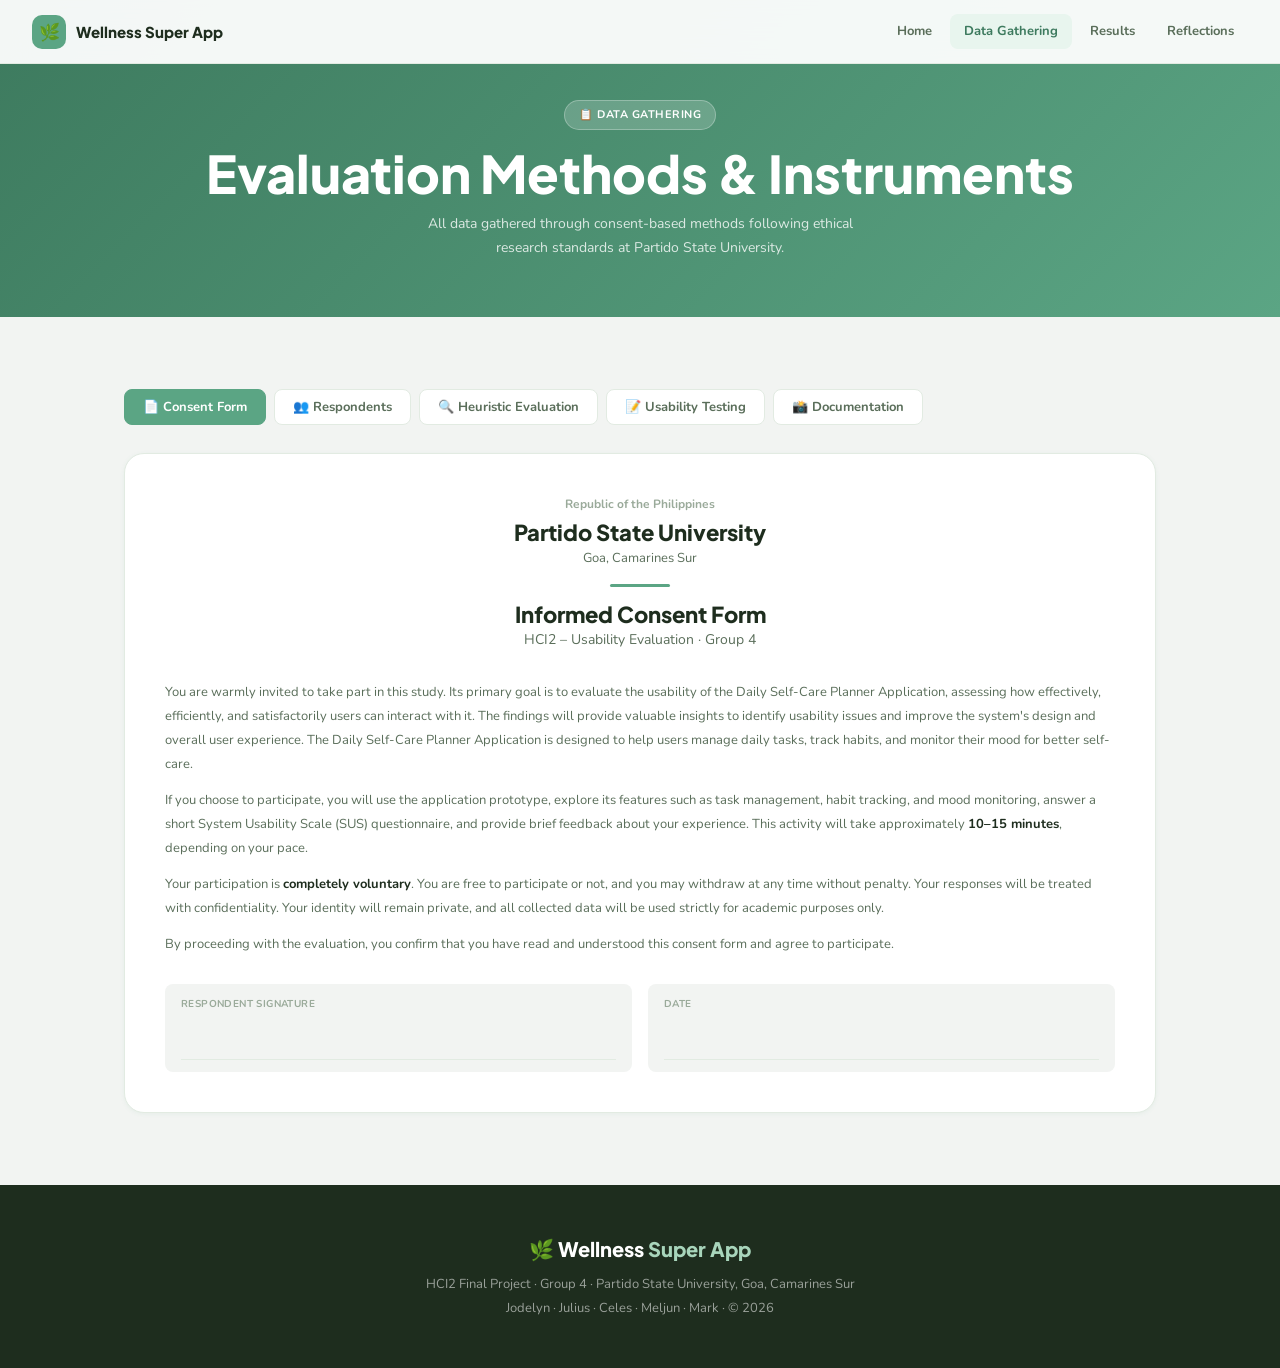
==== commit a1f8f8c0: "Finalize The web" ====
--- a/data.html
+++ b/data.html
@@ -18,10 +18,10 @@
       Wellness Super App
     </a>
     <div class="navbar__links">
-      <a href="index.html"                           > Home</a>
-      <a href="data.html"        class="nav--active" > Data Gathering</a>
-      <a href="results.html"                         > Results</a>
-      <a href="reflections.html"                     > Reflections</a>
+      <a href="index.html"> Home</a>
+      <a href="data.html" class="nav--active"> Data Gathering</a>
+      <a href="results.html"> Results</a>
+      <a href="reflections.html"> Reflections</a>
     </div>
     <button class="navbar__toggle" aria-label="Toggle menu">☰</button>
   </nav>
@@ -32,7 +32,7 @@
   ═══════════════════════════════════ -->
   <div class="page-hero-bar">
     <span class="page-hero-bar__badge">📋 Data Gathering</span>
-    <h1 class="page-hero-bar__title">Evaluation Methods & Instruments</h1>
+    <h1 class="page-hero-bar__title">Evaluation Methods &amp; Instruments</h1>
     <p class="page-hero-bar__sub">All data gathered through consent-based methods following ethical research standards at Partido State University.</p>
   </div>
 
@@ -43,18 +43,24 @@
   <main class="section">
     <div class="container">
 
-      <!-- TABS -->
-    <div class="tabs">
+      <!-- ══════════════════════════════
+           OUTER TAB GROUP
+      ══════════════════════════════ -->
+      <div class="tabs" id="main-tabs">
+
+        <!-- Outer nav buttons -->
         <nav class="tabs__nav">
-          <button class="tabs__btn tab--active" data-tab="consent"      >📄 Consent Form</button>
-          <button class="tabs__btn"             data-tab="respondents"  >👥 Respondents</button>
-          <button class="tabs__btn"             data-tab="heuristic"    >🔍 Heuristic Evaluation</button>
-          <button class="tabs__btn"             data-tab="usability"    >📝 Usability Testing</button>
-          <button class="tabs__btn"             data-tab="docs"         >📸 Documentation</button>
+          <button class="tabs__btn tab--active" data-tab="consent"    >📄 Consent Form</button>
+          <button class="tabs__btn"             data-tab="respondents">👥 Respondents</button>
+          <button class="tabs__btn"             data-tab="heuristic"  >🔍 Heuristic Evaluation</button>
+          <button class="tabs__btn"             data-tab="usability"  >📝 Usability Testing</button>
+          <button class="tabs__btn"             data-tab="docs"       >📸 Documentation</button>
         </nav>
 
 
-        <!-- ─── TAB: Consent Form ─── -->
+        <!-- ─────────────────────────────────
+             OUTER PANEL: Consent Form
+        ───────────────────────────────── -->
         <div class="tabs__panel tab--active" data-tab="consent">
           <div class="consent-form">
 
@@ -68,9 +74,9 @@
             </div>
 
             <div class="consent-form__body">
-              <p>You are warmly invited to take part in this study. Its primary goal is to evaluate the usability of the DailySelf-CarePlanner Application, assessing how effectively, efficiently, and satisfactorily users can interact withit. Thefindingswill provide valuable insights to identify usability issues and improve the system’s design andoverall userexperience. The Daily Self-Care Planner Application is designed to help users manage daily tasks, trackhabits, andmonitor their mood for better self-care.</p>
-              <p>If you choose to participate, you will use the application prototype, explore its features such as taskmanagement,habit tracking, and mood monitoring, answer a short System Usability Scale (SUS) questionnaire, andprovidebrieffeedback about your experience. This activity will take approximately 10–15 minutes, depending onyour pace.</p>
-              <p>Your participation is completely voluntary. You are free to participate or not, and you may withdrawat anytimewithout penalty. Your responses will be treated with confidentiality. Your identity will remainprivate, andallcollected data will be used strictly for academic purposes only</p>
+              <p>You are warmly invited to take part in this study. Its primary goal is to evaluate the usability of the Daily Self-Care Planner Application, assessing how effectively, efficiently, and satisfactorily users can interact with it. The findings will provide valuable insights to identify usability issues and improve the system's design and overall user experience. The Daily Self-Care Planner Application is designed to help users manage daily tasks, track habits, and monitor their mood for better self-care.</p>
+              <p>If you choose to participate, you will use the application prototype, explore its features such as task management, habit tracking, and mood monitoring, answer a short System Usability Scale (SUS) questionnaire, and provide brief feedback about your experience. This activity will take approximately <strong>10–15 minutes</strong>, depending on your pace.</p>
+              <p>Your participation is <strong>completely voluntary</strong>. You are free to participate or not, and you may withdraw at any time without penalty. Your responses will be treated with confidentiality. Your identity will remain private, and all collected data will be used strictly for academic purposes only.</p>
               <p>By proceeding with the evaluation, you confirm that you have read and understood this consent form and agree to participate.</p>
             </div>
 
@@ -86,17 +92,32 @@
             </div>
 
           </div>
-        </div>
-
-
-        <!-- ─── TAB: Respondents ─── -->
+        </div><!-- /consent panel -->
+
+
+        <!-- ─────────────────────────────────
+             OUTER PANEL: Respondents
+        ───────────────────────────────── -->
         <div class="tabs__panel" data-tab="respondents">
 
           <div class="respondent-stats">
-            <div class="stat-card"><div class="stat-card__val">5</div><div class="stat-card__label">Total Respondents</div></div>
+            <div class="stat-card"><div class="stat-card__val">40</div><div class="stat-card__label">Total Respondents</div></div>
             <div class="stat-card"><div class="stat-card__val">18–24</div><div class="stat-card__label">Age Range</div></div>
-            <div class="stat-card"><div class="stat-card__val">BSIT</div><div class="stat-card__label">Course</div></div>
+            <div class="stat-card"><div class="stat-card__val">Random</div><div class="stat-card__label">Course</div></div>
             <div class="stat-card"><div class="stat-card__val">10–15</div><div class="stat-card__label">Min per Session</div></div>
+          </div>
+
+          <!-- Slovin's Formula -->
+          <div class="slovin-box">
+            <h4 class="slovin-box__title">📐 Sample Size – Slovin's Formula</h4>
+            <div class="slovin-formula">
+              <div class="slovin-eq">n = N ÷ (1 + Ne²)</div>
+              <div class="slovin-eq">n = 43 ÷ (1 + 43 × 0.05²)</div>
+              <div class="slovin-eq">n = 43 ÷ (1 + 0.1075)</div>
+              <div class="slovin-eq">n = 43 ÷ 1.1075</div>
+              <div class="slovin-eq slovin-eq--result">n ≈ <strong>40 respondents</strong></div>
+            </div>
+            <p class="slovin-note">Where <strong>N = 43</strong> (total population), <strong>e = 0.05</strong> (5% margin of error)</p>
           </div>
 
           <div class="card card--flat">
@@ -113,26 +134,33 @@
                   </tr>
                 </thead>
                 <tbody>
-                  <tr><td><strong style="color:var(--green);">R1</strong></td><td>Respondent 1</td><td>20</td><td>BSIT</td><td><span class="badge badge--green">High</span></td></tr>
-                  <tr><td><strong style="color:var(--green);">R2</strong></td><td>Respondent 2</td><td>21</td><td>BSIT</td><td><span class="badge badge--green">High</span></td></tr>
-                  <tr><td><strong style="color:var(--green);">R3</strong></td><td>Respondent 3</td><td>19</td><td>BSIT</td><td><span class="badge badge--yellow">Medium</span></td></tr>
-                  <tr><td><strong style="color:var(--green);">R4</strong></td><td>Respondent 4</td><td>22</td><td>BSIT</td><td><span class="badge badge--green">High</span></td></tr>
-                  <tr><td><strong style="color:var(--green);">R5</strong></td><td>Respondent 5</td><td>20</td><td>BSIT</td><td><span class="badge badge--yellow">Medium</span></td></tr>
+                  <tr><td><strong style="color:var(--green);">R1</strong></td><td>Respondent 1</td><td>20</td><td>BSOA</td><td><span class="badge badge--green">High</span></td></tr>
+                  <tr><td><strong style="color:var(--green);">R2</strong></td><td>Respondent 2</td><td>21</td><td>BSOA</td><td><span class="badge badge--green">High</span></td></tr>
+                  <tr><td><strong style="color:var(--green);">R3</strong></td><td>Respondent 3</td><td>19</td><td>BSOA</td><td><span class="badge badge--yellow">Medium</span></td></tr>
+                  <tr><td><strong style="color:var(--green);">R4</strong></td><td>Respondent 4</td><td>22</td><td>BSOA</td><td><span class="badge badge--green">High</span></td></tr>
+                  <tr><td><strong style="color:var(--green);">R5</strong></td><td>Respondent 5</td><td>20</td><td>BSOA</td><td><span class="badge badge--yellow">Medium</span></td></tr>
                 </tbody>
               </table>
             </div>
           </div>
 
-        </div>
-
-
-        <!-- ─── TAB: Heuristic Evaluation ─── -->
+        </div><!-- /respondents panel -->
+
+
+        <!-- ─────────────────────────────────
+             OUTER PANEL: Heuristic Evaluation
+        ───────────────────────────────── -->
         <div class="tabs__panel" data-tab="heuristic">
 
-          <p class="heuristic-intro">Each group member independently evaluated the prototype using <strong>Nielsen's 10 Usability Heuristics</strong>. Below is a consolidated summary of all findings.</p>
-
-          <!-- Member sub-tabs -->
+          <p class="heuristic-intro">Each group member independently evaluated the prototype using <strong>Nielsen's 10 Usability Heuristics</strong>. Severity rated 0–4 per heuristic, averaged across all 5 evaluators.</p>
+
+          <!-- ══════════════════════════════
+               INNER TAB GROUP (members)
+               Must be a direct child of this panel
+          ══════════════════════════════ -->
           <div class="tabs" id="member-tabs">
+
+            <!-- Inner nav buttons -->
             <nav class="tabs__nav">
               <button class="tabs__btn tab--active" data-tab="m-all"    >All Members</button>
               <button class="tabs__btn"             data-tab="m-jodelyn">Jodelyn</button>
@@ -142,226 +170,415 @@
               <button class="tabs__btn"             data-tab="m-mark"   >Mark</button>
             </nav>
 
-            <!-- All Members -->
+
+            <!-- INNER PANEL: All Members -->
             <div class="tabs__panel tab--active" data-tab="m-all">
               <div class="heuristic-list">
 
-                <div class="heuristic-item"><div class="heuristic-item__num">H1</div><div class="heuristic-item__body"><p class="heuristic-item__title">Visibility of System Status <span class="badge badge--green">Low Severity</span></p><p class="heuristic-item__desc">System keeps users informed through appropriate feedback.</p><div class="heuristic-item__finding">✅ Progress rings, streak badges, and checkmarks clearly show status at all times.</div></div></div>
-
-                <div class="heuristic-item"><div class="heuristic-item__num">H2</div><div class="heuristic-item__body"><p class="heuristic-item__title">Match Between System and Real World <span class="badge badge--green">Low Severity</span></p><p class="heuristic-item__desc">Use words and concepts familiar to the user.</p><div class="heuristic-item__finding">✅ Labels use everyday language — "Drink Water", "Workout", "Bed time". Emoji icons reinforce meaning.</div></div></div>
-
-                <div class="heuristic-item"><div class="heuristic-item__num">H3</div><div class="heuristic-item__body"><p class="heuristic-item__title">User Control and Freedom <span class="badge badge--yellow">Medium Severity</span></p><p class="heuristic-item__desc">Clearly marked emergency exits for mistaken actions.</p><div class="heuristic-item__finding">⚠️ Skip and Cancel buttons exist but no undo for deleted habits — a gap found by 3 evaluators.</div></div></div>
-
-                <div class="heuristic-item"><div class="heuristic-item__num">H4</div><div class="heuristic-item__body"><p class="heuristic-item__title">Consistency and Standards <span class="badge badge--green">Low Severity</span></p><p class="heuristic-item__desc">Same words, situations, and actions mean the same thing.</p><div class="heuristic-item__finding">✅ Green header, white cards, and bottom nav are consistent across all 8 screens.</div></div></div>
-
-                <div class="heuristic-item"><div class="heuristic-item__num">H5</div><div class="heuristic-item__body"><p class="heuristic-item__title">Error Prevention <span class="badge badge--yellow">Medium Severity</span></p><p class="heuristic-item__desc">Careful design prevents problems from occurring.</p><div class="heuristic-item__finding">⚠️ Placeholder hints help, but no confirmation dialog before deleting tasks or habits.</div></div></div>
-
-                <div class="heuristic-item"><div class="heuristic-item__num">H6</div><div class="heuristic-item__body"><p class="heuristic-item__title">Recognition Rather Than Recall <span class="badge badge--green">Low Severity</span></p><p class="heuristic-item__desc">Minimize memory load by making options visible.</p><div class="heuristic-item__finding">✅ All icons paired with text labels. No icon-only elements found throughout the prototype.</div></div></div>
-
-                <div class="heuristic-item"><div class="heuristic-item__num">H7</div><div class="heuristic-item__body"><p class="heuristic-item__title">Flexibility and Efficiency of Use <span class="badge badge--yellow">Medium Severity</span></p><p class="heuristic-item__desc">Accelerators for expert users.</p><div class="heuristic-item__finding">⚠️ Quick Actions row helps. However, no swipe gestures available for power users.</div></div></div>
-
-                <div class="heuristic-item"><div class="heuristic-item__num">H8</div><div class="heuristic-item__body"><p class="heuristic-item__title">Aesthetic and Minimalist Design <span class="badge badge--green">Low Severity</span></p><p class="heuristic-item__desc">No irrelevant or rarely needed information.</p><div class="heuristic-item__finding">✅ Each screen focuses on one task. Clean card layouts with ample whitespace.</div></div></div>
-
-                <div class="heuristic-item"><div class="heuristic-item__num">H9</div><div class="heuristic-item__body"><p class="heuristic-item__title">Help Users Recognize and Recover from Errors <span class="badge badge--red">High Severity</span></p><p class="heuristic-item__desc">Error messages in plain language that suggest solutions.</p><div class="heuristic-item__finding">🔴 No error states or validation messages designed for empty forms. Most cited issue by all 5 evaluators.</div></div></div>
-
-                <div class="heuristic-item"><div class="heuristic-item__num">H10</div><div class="heuristic-item__body"><p class="heuristic-item__title">Help and Documentation <span class="badge badge--red">High Severity</span></p><p class="heuristic-item__desc">Help may be necessary even for well-designed systems.</p><div class="heuristic-item__finding">🔴 No onboarding tutorial or tooltip guidance. Intensity slider and streak dots confuse new users.</div></div></div>
-
-              </div>
-            </div>
-
-            <!-- Jodelyn -->
+                <div class="heuristic-item">
+                  <div class="heuristic-item__num">H1</div>
+                  <div class="heuristic-item__body">
+                    <p class="heuristic-item__title">Visibility of System Status <span class="badge badge--green">Low · Avg 0.6</span></p>
+                    <p class="heuristic-item__desc">System keeps users informed through appropriate feedback.</p>
+                    <div class="heuristic-item__finding">✅ Progress rings, streak badges, and checkmarks clearly show status at all times.</div>
+                  </div>
+                </div>
+
+                <div class="heuristic-item">
+                  <div class="heuristic-item__num">H2</div>
+                  <div class="heuristic-item__body">
+                    <p class="heuristic-item__title">Match Between System and Real World <span class="badge badge--green">Low · Avg 0.2</span></p>
+                    <p class="heuristic-item__desc">Use words and concepts familiar to the user.</p>
+                    <div class="heuristic-item__finding">✅ Labels use everyday language — "Drink Water", "Workout", "Bed time". Emoji icons reinforce meaning.</div>
+                  </div>
+                </div>
+
+                <div class="heuristic-item">
+                  <div class="heuristic-item__num">H3</div>
+                  <div class="heuristic-item__body">
+                    <p class="heuristic-item__title">User Control and Freedom <span class="badge badge--yellow">Medium · Avg 2.2</span></p>
+                    <p class="heuristic-item__desc">Clearly marked emergency exits for mistaken actions.</p>
+                    <div class="heuristic-item__finding">⚠️ Skip and Cancel buttons exist but no undo for deleted habits — a gap found by 3 evaluators.</div>
+                  </div>
+                </div>
+
+                <div class="heuristic-item">
+                  <div class="heuristic-item__num">H4</div>
+                  <div class="heuristic-item__body">
+                    <p class="heuristic-item__title">Consistency and Standards <span class="badge badge--green">Low · Avg 0.0</span></p>
+                    <p class="heuristic-item__desc">Same words, situations, and actions mean the same thing.</p>
+                    <div class="heuristic-item__finding">✅ Green header, white cards, and bottom nav are consistent across all 8 screens.</div>
+                  </div>
+                </div>
+
+                <div class="heuristic-item">
+                  <div class="heuristic-item__num">H5</div>
+                  <div class="heuristic-item__body">
+                    <p class="heuristic-item__title">Error Prevention <span class="badge badge--yellow">Medium · Avg 1.8</span></p>
+                    <p class="heuristic-item__desc">Careful design prevents problems from occurring.</p>
+                    <div class="heuristic-item__finding">⚠️ Placeholder hints help, but no confirmation dialog before deleting tasks or habits.</div>
+                  </div>
+                </div>
+
+                <div class="heuristic-item">
+                  <div class="heuristic-item__num">H6</div>
+                  <div class="heuristic-item__body">
+                    <p class="heuristic-item__title">Recognition Rather Than Recall <span class="badge badge--green">Low · Avg 0.2</span></p>
+                    <p class="heuristic-item__desc">Minimize memory load by making options visible.</p>
+                    <div class="heuristic-item__finding">✅ All icons paired with text labels. No icon-only elements found throughout the prototype.</div>
+                  </div>
+                </div>
+
+                <div class="heuristic-item">
+                  <div class="heuristic-item__num">H7</div>
+                  <div class="heuristic-item__body">
+                    <p class="heuristic-item__title">Flexibility and Efficiency of Use <span class="badge badge--yellow">Medium · Avg 2.0</span></p>
+                    <p class="heuristic-item__desc">Accelerators for expert users.</p>
+                    <div class="heuristic-item__finding">⚠️ Quick Actions row helps. However, no swipe gestures available for power users.</div>
+                  </div>
+                </div>
+
+                <div class="heuristic-item">
+                  <div class="heuristic-item__num">H8</div>
+                  <div class="heuristic-item__body">
+                    <p class="heuristic-item__title">Aesthetic and Minimalist Design <span class="badge badge--green">Low · Avg 0.0</span></p>
+                    <p class="heuristic-item__desc">No irrelevant or rarely needed information.</p>
+                    <div class="heuristic-item__finding">✅ Each screen focuses on one task. Clean card layouts with ample whitespace.</div>
+                  </div>
+                </div>
+
+                <div class="heuristic-item">
+                  <div class="heuristic-item__num" style="background:var(--red);">H9</div>
+                  <div class="heuristic-item__body">
+                    <p class="heuristic-item__title">Help Users Recognize and Recover from Errors <span class="badge badge--red">High · Avg 3.6</span></p>
+                    <p class="heuristic-item__desc">Error messages in plain language that suggest solutions.</p>
+                    <div class="heuristic-item__finding" style="background:var(--red-light);border-color:var(--red);color:var(--red);">🔴 No error states or validation messages designed for empty forms. Most cited issue by all 5 evaluators.</div>
+                  </div>
+                </div>
+
+                <div class="heuristic-item">
+                  <div class="heuristic-item__num" style="background:var(--red);">H10</div>
+                  <div class="heuristic-item__body">
+                    <p class="heuristic-item__title">Help and Documentation <span class="badge badge--red">High · Avg 3.4</span></p>
+                    <p class="heuristic-item__desc">Help may be necessary even for well-designed systems.</p>
+                    <div class="heuristic-item__finding" style="background:var(--red-light);border-color:var(--red);color:var(--red);">🔴 No onboarding tutorial or tooltip guidance. Intensity slider and streak dots confuse new users.</div>
+                  </div>
+                </div>
+
+                <!-- Overall Average -->
+                <div class="heuristic-overall">
+                  <span>Overall Heuristic Severity Average</span>
+                  <strong>1.4 / 4.0 — Minor but Notable Issues</strong>
+                </div>
+
+              </div>
+            </div><!-- /m-all panel -->
+
+
+            <!-- INNER PANEL: Jodelyn -->
             <div class="tabs__panel" data-tab="m-jodelyn">
-              <div class="member-eval-header"><div class="member-eval-avatar">👩</div><div><h4>Jodelyn – Screen 5: Mood Tracker & Diary</h4><p>Focus: mood selection, diary entry, past entries, daily check-in flow.</p></div></div>
+              <div class="member-eval-header">
+                <div class="member-eval-avatar">👩</div>
+                <div>
+                  <h4>Jodelyn – Screen 5: Mood Tracker &amp; Diary</h4>
+                  <p>Focus: mood selection, diary entry, past entries, daily check-in flow.</p>
+                </div>
+              </div>
               <div class="heuristic-list">
-                <div class="heuristic-item"><div class="heuristic-item__num" style="background:var(--green);">H1</div><div class="heuristic-item__body"><p class="heuristic-item__title">Visibility of System Status <span class="badge badge--green">Pass</span></p><div class="heuristic-item__finding">The 5-day streak badge and blinking cursor in the diary field clearly indicate active state to the user.</div></div></div>
-                <div class="heuristic-item"><div class="heuristic-item__num" style="background:var(--red);">H9</div><div class="heuristic-item__body"><p class="heuristic-item__title">Error Recovery <span class="badge badge--red">Fail</span></p><div class="heuristic-item__finding">No validation shown when saving without selecting a mood. Recommendation: Add prompt "Please select your mood first."</div></div></div>
-                <div class="heuristic-item"><div class="heuristic-item__num" style="background:var(--red);">H10</div><div class="heuristic-item__body"><p class="heuristic-item__title">Help & Documentation <span class="badge badge--red">Fail</span></p><div class="heuristic-item__finding">Intensity slider has no tooltip explaining what "Moderate" means. First-time users may be confused.</div></div></div>
-              </div>
-            </div>
-
-            <!-- Julius -->
+
+                <div class="heuristic-item">
+                  <div class="heuristic-item__num" style="background:var(--green);">H1</div>
+                  <div class="heuristic-item__body">
+                    <p class="heuristic-item__title">Visibility of System Status <span class="badge badge--green">Severity: 1</span></p>
+                    <div class="heuristic-item__finding">The 5-day streak badge and blinking cursor in the diary field clearly indicate active state to the user.</div>
+                  </div>
+                </div>
+
+                <div class="heuristic-item">
+                  <div class="heuristic-item__num" style="background:var(--green);">H4</div>
+                  <div class="heuristic-item__body">
+                    <p class="heuristic-item__title">Consistency and Standards <span class="badge badge--green">Severity: 0</span></p>
+                    <div class="heuristic-item__finding">Green color system, card styles, and bottom navigation are fully consistent across all screens.</div>
+                  </div>
+                </div>
+
+                <div class="heuristic-item">
+                  <div class="heuristic-item__num" style="background:var(--red);">H9</div>
+                  <div class="heuristic-item__body">
+                    <p class="heuristic-item__title">Error Recovery <span class="badge badge--red">Severity: 4</span></p>
+                    <div class="heuristic-item__finding" style="background:var(--red-light);border-color:var(--red);color:var(--red);">No validation shown when saving without selecting a mood. Recommendation: Add prompt "Please select your mood first."</div>
+                  </div>
+                </div>
+
+                <div class="heuristic-item">
+                  <div class="heuristic-item__num" style="background:var(--red);">H10</div>
+                  <div class="heuristic-item__body">
+                    <p class="heuristic-item__title">Help &amp; Documentation <span class="badge badge--red">Severity: 4</span></p>
+                    <div class="heuristic-item__finding" style="background:var(--red-light);border-color:var(--red);color:var(--red);">Intensity slider has no tooltip explaining what "Moderate" means. First-time users may be confused.</div>
+                  </div>
+                </div>
+
+              </div>
+            </div><!-- /m-jodelyn panel -->
+
+
+            <!-- INNER PANEL: Julius -->
             <div class="tabs__panel" data-tab="m-julius">
-              <div class="member-eval-header"><div class="member-eval-avatar" style="background:var(--blue-light);border-color:var(--blue);">👨</div><div><h4>Julius – Screen 6: Home Dashboard</h4><p>Focus: dashboard summary, quick stats, navigation, overall layout.</p></div></div>
+              <div class="member-eval-header" style="background:var(--blue-light);">
+                <div class="member-eval-avatar" style="background:var(--blue-light);border-color:var(--blue);">👨</div>
+                <div>
+                  <h4>Julius – Screen 6: Home Dashboard</h4>
+                  <p>Focus: dashboard summary, quick stats, navigation, overall layout.</p>
+                </div>
+              </div>
               <div class="heuristic-list">
-                <div class="heuristic-item"><div class="heuristic-item__num" style="background:var(--green);">H4</div><div class="heuristic-item__body"><p class="heuristic-item__title">Consistency & Standards <span class="badge badge--green">Pass</span></p><div class="heuristic-item__finding">All 8 screens maintain consistent green header, card style, and bottom navigation. Excellent visual consistency.</div></div></div>
-                <div class="heuristic-item"><div class="heuristic-item__num" style="background:var(--yellow);">H7</div><div class="heuristic-item__body"><p class="heuristic-item__title">Flexibility of Use <span class="badge badge--yellow">Partial</span></p><div class="heuristic-item__finding">Quick Actions row helps returning users. No swipe gestures for power users available.</div></div></div>
-                <div class="heuristic-item"><div class="heuristic-item__num" style="background:var(--red);">H3</div><div class="heuristic-item__body"><p class="heuristic-item__title">User Control & Freedom <span class="badge badge--red">Fail</span></p><div class="heuristic-item__finding">Duplicate progress rings in original dashboard caused confusion. No undo for dismissed notifications.</div></div></div>
-              </div>
-            </div>
-
-            <!-- Celes -->
+
+                <div class="heuristic-item">
+                  <div class="heuristic-item__num" style="background:var(--green);">H1</div>
+                  <div class="heuristic-item__body">
+                    <p class="heuristic-item__title">Visibility of System Status <span class="badge badge--green">Severity: 0</span></p>
+                    <div class="heuristic-item__finding">Quick stats row (Tasks, Habits, Mood) and progress ring give real-time status at a glance.</div>
+                  </div>
+                </div>
+
+                <div class="heuristic-item">
+                  <div class="heuristic-item__num" style="background:var(--green);">H4</div>
+                  <div class="heuristic-item__body">
+                    <p class="heuristic-item__title">Consistency &amp; Standards <span class="badge badge--green">Severity: 0</span></p>
+                    <div class="heuristic-item__finding">All 8 screens maintain consistent green header, card style, and bottom navigation. Excellent visual consistency.</div>
+                  </div>
+                </div>
+
+                <div class="heuristic-item">
+                  <div class="heuristic-item__num" style="background:var(--yellow);">H7</div>
+                  <div class="heuristic-item__body">
+                    <p class="heuristic-item__title">Flexibility of Use <span class="badge badge--yellow">Severity: 2</span></p>
+                    <div class="heuristic-item__finding">Quick Actions row helps returning users. No swipe gestures for power users available.</div>
+                  </div>
+                </div>
+
+                <div class="heuristic-item">
+                  <div class="heuristic-item__num" style="background:var(--red);">H3</div>
+                  <div class="heuristic-item__body">
+                    <p class="heuristic-item__title">User Control &amp; Freedom <span class="badge badge--red">Severity: 3</span></p>
+                    <div class="heuristic-item__finding" style="background:var(--red-light);border-color:var(--red);color:var(--red);">Duplicate progress rings in original dashboard caused confusion. No undo for dismissed notifications.</div>
+                  </div>
+                </div>
+
+              </div>
+            </div><!-- /m-julius panel -->
+
+
+            <!-- INNER PANEL: Celes -->
             <div class="tabs__panel" data-tab="m-celes">
-              <div class="member-eval-header"><div class="member-eval-avatar" style="background:var(--yellow-light);border-color:var(--yellow);">👩</div><div><h4>Celes – Screen 3: Daily Planner</h4><p>Focus: to-do list, schedule, task management, planner layout.</p></div></div>
+              <div class="member-eval-header" style="background:var(--yellow-light);">
+                <div class="member-eval-avatar" style="background:var(--yellow-light);border-color:var(--yellow);">👩</div>
+                <div>
+                  <h4>Celes – Screen 3: Daily Planner</h4>
+                  <p>Focus: to-do list, schedule, task management, planner layout.</p>
+                </div>
+              </div>
               <div class="heuristic-list">
-                <div class="heuristic-item"><div class="heuristic-item__num" style="background:var(--green);">H2</div><div class="heuristic-item__body"><p class="heuristic-item__title">Match with Real World <span class="badge badge--green">Pass</span></p><div class="heuristic-item__finding">Task names, times, and labels use familiar language. "Breakfast", "Gym", "Bed time" are instantly understood.</div></div></div>
-                <div class="heuristic-item"><div class="heuristic-item__num" style="background:var(--yellow);">H5</div><div class="heuristic-item__body"><p class="heuristic-item__title">Error Prevention <span class="badge badge--yellow">Partial</span></p><div class="heuristic-item__finding">No confirmation dialog when deleting a task. Recommendation: Add undo toast "Task deleted. Undo?"</div></div></div>
-                <div class="heuristic-item"><div class="heuristic-item__num" style="background:var(--green);">H8</div><div class="heuristic-item__body"><p class="heuristic-item__title">Aesthetic Design <span class="badge badge--green">Pass</span></p><div class="heuristic-item__finding">After redesign with greeting and progress bar, the layout balance improved significantly.</div></div></div>
-              </div>
-            </div>
-
-            <!-- Meljun -->
+
+                <div class="heuristic-item">
+                  <div class="heuristic-item__num" style="background:var(--green);">H2</div>
+                  <div class="heuristic-item__body">
+                    <p class="heuristic-item__title">Match with Real World <span class="badge badge--green">Severity: 0</span></p>
+                    <div class="heuristic-item__finding">Task names, times, and labels use familiar language. "Breakfast", "Gym", "Bed time" are instantly understood.</div>
+                  </div>
+                </div>
+
+                <div class="heuristic-item">
+                  <div class="heuristic-item__num" style="background:var(--green);">H8</div>
+                  <div class="heuristic-item__body">
+                    <p class="heuristic-item__title">Aesthetic Design <span class="badge badge--green">Severity: 0</span></p>
+                    <div class="heuristic-item__finding">After redesign with greeting and progress bar, the layout balance improved significantly.</div>
+                  </div>
+                </div>
+
+                <div class="heuristic-item">
+                  <div class="heuristic-item__num" style="background:var(--yellow);">H5</div>
+                  <div class="heuristic-item__body">
+                    <p class="heuristic-item__title">Error Prevention <span class="badge badge--yellow">Severity: 2</span></p>
+                    <div class="heuristic-item__finding">No confirmation dialog when deleting a task. Recommendation: Add undo toast "Task deleted. Undo?"</div>
+                  </div>
+                </div>
+
+                <div class="heuristic-item">
+                  <div class="heuristic-item__num" style="background:var(--yellow);">H3</div>
+                  <div class="heuristic-item__body">
+                    <p class="heuristic-item__title">User Control &amp; Freedom <span class="badge badge--yellow">Severity: 2</span></p>
+                    <div class="heuristic-item__finding">Cancel button present but no undo after accidental task deletion. Users feel uncertain after mistakes.</div>
+                  </div>
+                </div>
+
+              </div>
+            </div><!-- /m-celes panel -->
+
+
+            <!-- INNER PANEL: Meljun -->
             <div class="tabs__panel" data-tab="m-meljun">
-              <div class="member-eval-header"><div class="member-eval-avatar" style="background:var(--purple-light);border-color:var(--purple);">👨</div><div><h4>Meljun – Screen 4: Habit Tracker</h4><p>Focus: habit list, reminders, day selector, progress tracking.</p></div></div>
+              <div class="member-eval-header" style="background:var(--purple-light);">
+                <div class="member-eval-avatar" style="background:var(--purple-light);border-color:var(--purple);">👨</div>
+                <div>
+                  <h4>Meljun – Screen 4: Habit Tracker</h4>
+                  <p>Focus: habit list, reminders, day selector, progress tracking.</p>
+                </div>
+              </div>
               <div class="heuristic-list">
-                <div class="heuristic-item"><div class="heuristic-item__num" style="background:var(--green);">H1</div><div class="heuristic-item__body"><p class="heuristic-item__title">System Status Visibility <span class="badge badge--green">Pass</span></p><div class="heuristic-item__finding">Checkmarks, progress bars, and streak badges all clearly communicate completion state.</div></div></div>
-                <div class="heuristic-item"><div class="heuristic-item__num" style="background:var(--yellow);">H3</div><div class="heuristic-item__body"><p class="heuristic-item__title">User Control & Freedom <span class="badge badge--yellow">Partial</span></p><div class="heuristic-item__finding">Reminders can be toggled on/off. However, no undo after accidentally marking a habit done.</div></div></div>
-                <div class="heuristic-item"><div class="heuristic-item__num" style="background:var(--red);">H10</div><div class="heuristic-item__body"><p class="heuristic-item__title">Help & Documentation <span class="badge badge--red">Fail</span></p><div class="heuristic-item__finding">Streak dot colors (green/yellow/grey) are not self-explanatory. A color legend is needed.</div></div></div>
-              </div>
-            </div>
-
-            <!-- Mark -->
+
+                <div class="heuristic-item">
+                  <div class="heuristic-item__num" style="background:var(--green);">H1</div>
+                  <div class="heuristic-item__body">
+                    <p class="heuristic-item__title">System Status Visibility <span class="badge badge--green">Severity: 1</span></p>
+                    <div class="heuristic-item__finding">Checkmarks, progress bars, and streak badges all clearly communicate completion state.</div>
+                  </div>
+                </div>
+
+                <div class="heuristic-item">
+                  <div class="heuristic-item__num" style="background:var(--yellow);">H3</div>
+                  <div class="heuristic-item__body">
+                    <p class="heuristic-item__title">User Control &amp; Freedom <span class="badge badge--yellow">Severity: 2</span></p>
+                    <div class="heuristic-item__finding">Reminders can be toggled on/off. However, no undo after accidentally marking a habit done.</div>
+                  </div>
+                </div>
+
+                <div class="heuristic-item">
+                  <div class="heuristic-item__num" style="background:var(--yellow);">H6</div>
+                  <div class="heuristic-item__body">
+                    <p class="heuristic-item__title">Recognition over Recall <span class="badge badge--yellow">Severity: 2</span></p>
+                    <div class="heuristic-item__finding">Habit icons are clear but streak dot colors (green/yellow/grey) have no legend — requires recall.</div>
+                  </div>
+                </div>
+
+                <div class="heuristic-item">
+                  <div class="heuristic-item__num" style="background:var(--red);">H10</div>
+                  <div class="heuristic-item__body">
+                    <p class="heuristic-item__title">Help &amp; Documentation <span class="badge badge--red">Severity: 3</span></p>
+                    <div class="heuristic-item__finding" style="background:var(--red-light);border-color:var(--red);color:var(--red);">Streak dot colors (green/yellow/grey) are not self-explanatory. A color legend is needed.</div>
+                  </div>
+                </div>
+
+              </div>
+            </div><!-- /m-meljun panel -->
+
+
+            <!-- INNER PANEL: Mark -->
             <div class="tabs__panel" data-tab="m-mark">
-              <div class="member-eval-header"><div class="member-eval-avatar" style="background:var(--red-light);border-color:var(--red);">👨</div><div><h4>Mark – Screen 7: Analytics</h4><p>Focus: analytics charts, trend data, and data presentation.</p></div></div>
+              <div class="member-eval-header" style="background:var(--red-light);">
+                <div class="member-eval-avatar" style="background:var(--red-light);border-color:var(--red);">👨</div>
+                <div>
+                  <h4>Mark – Screen 7: Analytics</h4>
+                  <p>Focus: analytics charts, trend data, and data presentation.</p>
+                </div>
+              </div>
               <div class="heuristic-list">
-                <div class="heuristic-item"><div class="heuristic-item__num" style="background:var(--green);">H6</div><div class="heuristic-item__body"><p class="heuristic-item__title">Recognition over Recall <span class="badge badge--green">Pass</span></p><div class="heuristic-item__finding">Charts include labeled axes and color legends. Users do not need to memorize representations.</div></div></div>
-                <div class="heuristic-item"><div class="heuristic-item__num" style="background:var(--yellow);">H7</div><div class="heuristic-item__body"><p class="heuristic-item__title">Flexibility of Use <span class="badge badge--yellow">Partial</span></p><div class="heuristic-item__finding">Day/Week/Month toggle present but no data export or filter by specific habit type.</div></div></div>
-                <div class="heuristic-item"><div class="heuristic-item__num" style="background:var(--red);">H9</div><div class="heuristic-item__body"><p class="heuristic-item__title">Error Recovery <span class="badge badge--red">Fail</span></p><div class="heuristic-item__finding">Empty chart shows blank space with no explanation. Needs empty state: "No data logged yet. Start tracking!"</div></div></div>
-              </div>
-            </div>
-
-          </div><!-- end member-tabs -->
-        </div>
-
-
-        <!-- ─── TAB: Usability Testing ─── -->
+
+                <div class="heuristic-item">
+                  <div class="heuristic-item__num" style="background:var(--green);">H6</div>
+                  <div class="heuristic-item__body">
+                    <p class="heuristic-item__title">Recognition over Recall <span class="badge badge--green">Severity: 0</span></p>
+                    <div class="heuristic-item__finding">Charts include labeled axes and color legends. Users do not need to memorize representations.</div>
+                  </div>
+                </div>
+
+                <div class="heuristic-item">
+                  <div class="heuristic-item__num" style="background:var(--yellow);">H7</div>
+                  <div class="heuristic-item__body">
+                    <p class="heuristic-item__title">Flexibility of Use <span class="badge badge--yellow">Severity: 2</span></p>
+                    <div class="heuristic-item__finding">Day/Week/Month toggle present but no data export or filter by specific habit type.</div>
+                  </div>
+                </div>
+
+                <div class="heuristic-item">
+                  <div class="heuristic-item__num" style="background:var(--yellow);">H5</div>
+                  <div class="heuristic-item__body">
+                    <p class="heuristic-item__title">Error Prevention <span class="badge badge--yellow">Severity: 2</span></p>
+                    <div class="heuristic-item__finding">No warning before clearing all analytics data. A confirmation dialog should be added.</div>
+                  </div>
+                </div>
+
+                <div class="heuristic-item">
+                  <div class="heuristic-item__num" style="background:var(--red);">H9</div>
+                  <div class="heuristic-item__body">
+                    <p class="heuristic-item__title">Error Recovery <span class="badge badge--red">Severity: 3</span></p>
+                    <div class="heuristic-item__finding" style="background:var(--red-light);border-color:var(--red);color:var(--red);">Empty chart shows blank space with no explanation. Needs empty state: "No data logged yet. Start tracking!"</div>
+                  </div>
+                </div>
+
+              </div>
+            </div><!-- /m-mark panel -->
+
+          </div><!-- /member-tabs (inner tab group) -->
+
+        </div><!-- /heuristic panel -->
+
+
+        <!-- ─────────────────────────────────
+             OUTER PANEL: Usability Testing
+        ───────────────────────────────── -->
         <div class="tabs__panel" data-tab="usability">
           <div class="card card--flat">
-            <h4 style="margin-bottom:8px;">Usability Testing Survey Instrument</h4>
-            <p style="margin-bottom:24px;">Respondents interacted with the Figma prototype then answered these questions using a <strong>5-point Likert scale</strong> (1 = Strongly Disagree, 5 = Strongly Agree).</p>
+            <h4 style="margin-bottom:8px;">System Usability Scale (SUS) Instrument</h4>
+            <p style="margin-bottom:24px;">40 respondents answered using a <strong>5-point Likert scale</strong> (1 = Strongly Disagree, 5 = Strongly Agree).</p>
 
             <div class="survey-list">
-              <div class="survey-q"><div class="survey-q__num">Q1</div><div><p class="survey-q__text">The app was easy to navigate and understand.</p><p class="survey-q__cat">Category: Learnability</p></div></div>
-              <div class="survey-q"><div class="survey-q__num">Q2</div><div><p class="survey-q__text">The design is visually appealing and consistent.</p><p class="survey-q__cat">Category: Aesthetics</p></div></div>
-              <div class="survey-q"><div class="survey-q__num">Q3</div><div><p class="survey-q__text">I can clearly understand what each screen is for.</p><p class="survey-q__cat">Category: Clarity</p></div></div>
-              <div class="survey-q"><div class="survey-q__num">Q4</div><div><p class="survey-q__text">The app would help me manage my daily wellness routine.</p><p class="survey-q__cat">Category: Utility</p></div></div>
-              <div class="survey-q"><div class="survey-q__num">Q5</div><div><p class="survey-q__text">I encountered no confusing elements during testing.</p><p class="survey-q__cat">Category: Error-Free Experience</p></div></div>
-              <div class="survey-q"><div class="survey-q__num">Q6</div><div><p class="survey-q__text">I would recommend this app to others.</p><p class="survey-q__cat">Category: Satisfaction</p></div></div>
-            </div>
-          </div>
-        </div>
-
-
-<!-- ─── TAB: Documentation ─── -->
-<div class="tabs__panel" data-tab="docs">
-
-  <div class="photo-grid">
-
-    <div class="photo-card">
-      <img src="images/test1.jpg" alt="Testing Session 1" class="doc-photo">
-      <h4>Testing Session 1</h4>
-      <p>Respondents R1 & R2 conducting usability testing</p>
-    </div>
-
-    <div class="photo-card">
-      <img src="images/test2.jpg" alt="Testing Session 2" class="doc-photo">
-      <h4>Testing Session 2</h4>
-      <p>Respondents R3 & R4 evaluating prototype tasks</p>
-    </div>
-
-    <div class="photo-card">
-      <img src="images/test3.jpg" alt="Testing Session 3" class="doc-photo">
-      <h4>Testing Session 3</h4>
-      <p>Respondent R5 completing usability survey</p>
-    </div>
-
-    <div class="photo-card">
-      <img src="images/test4.jpg" alt="Testing Session 4" class="doc-photo">
-      <h4>Heuristic Evaluation</h4>
-      <p>Group members performing expert evaluation</p>
-    </div>
-
-    <div class="photo-card">
-      <img src="images/test5.jpg" alt="Testing Session 5" class="doc-photo">
-      <h4>Prototype Demonstration</h4>
-      <p>Figma walkthrough and user observation</p>
-    </div>
-
-    <div class="photo-card">
-      <img src="images/test6.jpg" alt="Testing Session 6" class="doc-photo">
-      <h4>Prototype Demonstration</h4>
-      <p>Figma walkthrough and user observation</p>
-    </div>
-
-    <div class="photo-card">
-      <img src="images/test7.jpg" alt="Testing Session 7" class="doc-photo">
-      <h4>Prototype Demonstration</h4>
-      <p>Figma walkthrough and user observation</p>
-    </div>
-  </div>
-
-
-  <div class="card card--flat" style="margin-top:24px;">
-    <h4 style="margin-bottom:16px;">📁 Supporting Documents</h4>
-
-    <div class="doc-list">
-
-      <a href="files/heuristic-evaluation.pdf"
-         class="doc-link"
-         target="_blank">
-        <span class="doc-link__icon">📄</span>
-
-        <div>
-          <p class="doc-link__name">
-            Heuristic Evaluation Workbook
-          </p>
-
-          <p class="doc-link__sub">
-            Completed evaluations from all 5 members
-          </p>
-        </div>
-
-        <span class="doc-link__cta">
-          Open →
-        </span>
-      </a>
-
-
-      <a href="files/usability-results.pdf"
-         class="doc-link"
-         target="_blank">
-        <span class="doc-link__icon">📋</span>
-
-        <div>
-          <p class="doc-link__name">
-            Usability Testing Survey Results
-          </p>
-
-          <p class="doc-link__sub">
-            Raw responses from respondents
-          </p>
-        </div>
-
-        <span class="doc-link__cta">
-          Open →
-        </span>
-      </a>
-
-
-      <a href="https://www.figma.com/design/ku4xKaK8ZZX0ElE12wAP8I/Group-4-HCI2?node-id=0-1&p=f"
-         class="doc-link"
-         target="_blank">
-        <span class="doc-link__icon">🎨</span>
-
-        <div>
-          <p class="doc-link__name">
-            Figma Prototype Link
-          </p>
-
-          <p class="doc-link__sub">
-            High-fidelity mockup – Group 4 HCI2
-          </p>
-        </div>
-
-        <span class="doc-link__cta">
-          Open →
-        </span>
-      </a>
-
-    </div>
-  </div>
-
-</div>
-    </div>
+              <div class="survey-q"><div class="survey-q__num">Q1</div><div><p class="survey-q__text">I think that I would use this system frequently.</p><p class="survey-q__cat">Positive item — contribution = score − 1</p></div></div>
+              <div class="survey-q"><div class="survey-q__num">Q2</div><div><p class="survey-q__text">I found the system unnecessarily complex.</p><p class="survey-q__cat">Negative item — contribution = 5 − score</p></div></div>
+              <div class="survey-q"><div class="survey-q__num">Q3</div><div><p class="survey-q__text">I thought the system was easy to use.</p><p class="survey-q__cat">Positive item — contribution = score − 1</p></div></div>
+              <div class="survey-q"><div class="survey-q__num">Q4</div><div><p class="survey-q__text">I think I would need technical support to use this system.</p><p class="survey-q__cat">Negative item — contribution = 5 − score</p></div></div>
+              <div class="survey-q"><div class="survey-q__num">Q5</div><div><p class="survey-q__text">I found the various functions in this system were well integrated.</p><p class="survey-q__cat">Positive item — contribution = score − 1</p></div></div>
+              <div class="survey-q"><div class="survey-q__num">Q6</div><div><p class="survey-q__text">I thought there was too much inconsistency in this system.</p><p class="survey-q__cat">Negative item — contribution = 5 − score</p></div></div>
+              <div class="survey-q"><div class="survey-q__num">Q7</div><div><p class="survey-q__text">I would imagine that most people would learn to use this system very quickly.</p><p class="survey-q__cat">Positive item — contribution = score − 1</p></div></div>
+              <div class="survey-q"><div class="survey-q__num">Q8</div><div><p class="survey-q__text">I found the system very cumbersome to use.</p><p class="survey-q__cat">Negative item — contribution = 5 − score</p></div></div>
+              <div class="survey-q"><div class="survey-q__num">Q9</div><div><p class="survey-q__text">I felt very confident using this system.</p><p class="survey-q__cat">Positive item — contribution = score − 1</p></div></div>
+              <div class="survey-q"><div class="survey-q__num">Q10</div><div><p class="survey-q__text">I needed to learn a lot of things before I could get going with this system.</p><p class="survey-q__cat">Negative item — contribution = 5 − score</p></div></div>
+            </div>
+          </div>
+        </div><!-- /usability panel -->
+
+
+        <!-- ─────────────────────────────────
+             OUTER PANEL: Documentation
+        ───────────────────────────────── -->
+        <div class="tabs__panel" data-tab="docs">
+
+          <div class="photo-grid">
+            <div class="photo-card"><img src="images/test1.jpg" alt="Testing Session 1" class="doc-photo"><h4>Testing Session 1</h4><p>Respondents R1 &amp; R2 conducting usability testing</p></div>
+            <div class="photo-card"><img src="images/test2.jpg" alt="Testing Session 2" class="doc-photo"><h4>Testing Session 2</h4><p>Respondents R3 &amp; R4 evaluating prototype tasks</p></div>
+            <div class="photo-card"><img src="images/test3.jpg" alt="Testing Session 3" class="doc-photo"><h4>Testing Session 3</h4><p>Respondent R5 completing usability survey</p></div>
+            <div class="photo-card"><img src="images/test4.jpg" alt="Heuristic Evaluation" class="doc-photo"><h4>Heuristic Evaluation</h4><p>Group members performing expert evaluation</p></div>
+            <div class="photo-card"><img src="images/test5.jpg" alt="Prototype Demo 1" class="doc-photo"><h4>Prototype Demonstration</h4><p>Figma walkthrough and user observation</p></div>
+            <div class="photo-card"><img src="images/test6.jpg" alt="Prototype Demo 2" class="doc-photo"><h4>Prototype Demonstration</h4><p>Figma walkthrough and user observation</p></div>
+            <div class="photo-card"><img src="images/test7.jpg" alt="Prototype Demo 3" class="doc-photo"><h4>Prototype Demonstration</h4><p>Figma walkthrough and user observation</p></div>
+          </div>
+
+          <div class="card card--flat" style="margin-top:24px;">
+            <h4 style="margin-bottom:16px;">📁 Supporting Documents</h4>
+            <div class="doc-list">
+              <a href="files/Group4_Heuristic_Evaluation_DailySelfCarePlanner.pdf" class="doc-link" target="_blank">
+                <span class="doc-link__icon">📄</span>
+                <div><p class="doc-link__name">Heuristic Evaluation Workbook</p><p class="doc-link__sub">Completed evaluations from all 5 members</p></div>
+                <span class="doc-link__cta">Open →</span>
+              </a>
+              <a href="files/System-Usability-Scale-SUS.xlsx" class="doc-link" target="_blank">
+                <span class="doc-link__icon">📋</span>
+                <div><p class="doc-link__name">Usability Testing Survey Results (SUS)</p><p class="doc-link__sub">Raw responses from 40 respondents</p></div>
+                <span class="doc-link__cta">Open →</span>
+              </a>
+              <a href="https://www.figma.com/design/ku4xKaK8ZZX0ElE12wAP8I/Group-4-HCI2?node-id=0-1&p=f" class="doc-link" target="_blank">
+                <span class="doc-link__icon">🎨</span>
+                <div><p class="doc-link__name">Figma Prototype Link</p><p class="doc-link__sub">High-fidelity mockup – Group 4 HCI2</p></div>
+                <span class="doc-link__cta">Open →</span>
+              </a>
+            </div>
+          </div>
+
+        </div><!-- /docs panel -->
+
+      </div><!-- /main-tabs (outer tab group) -->
+
+    </div><!-- /container -->
   </main>
 
 
@@ -372,7 +589,8 @@
     <div class="footer__brand">🌿 Wellness <span>Super App</span></div>
     <p class="footer__text">HCI2 Final Project · Group 4 · Partido State University, Goa, Camarines Sur<br>Jodelyn · Julius · Celes · Meljun · Mark · © 2026</p>
   </footer>
-<button id="topBtn">↑</button>  
+
+  <button id="topBtn">↑</button>
   <script src="shared.js"></script>
 </body>
 </html>
